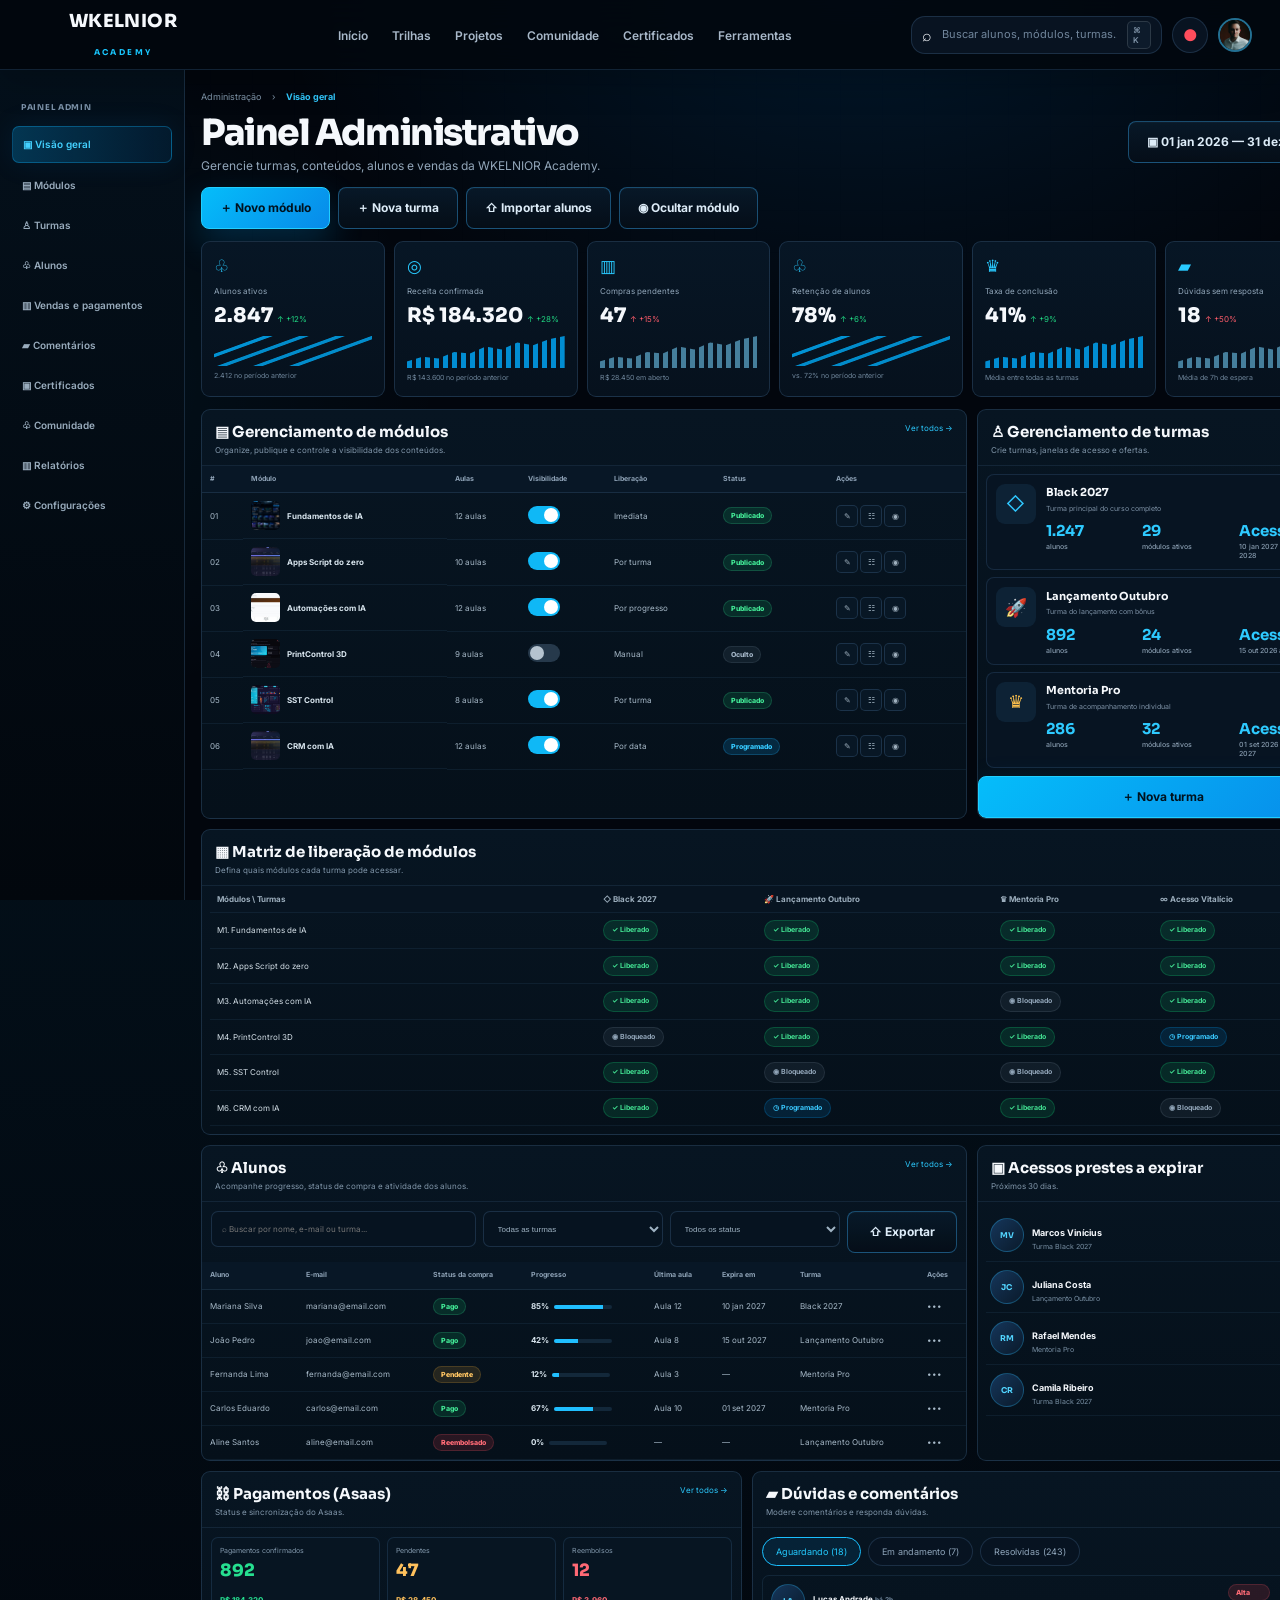
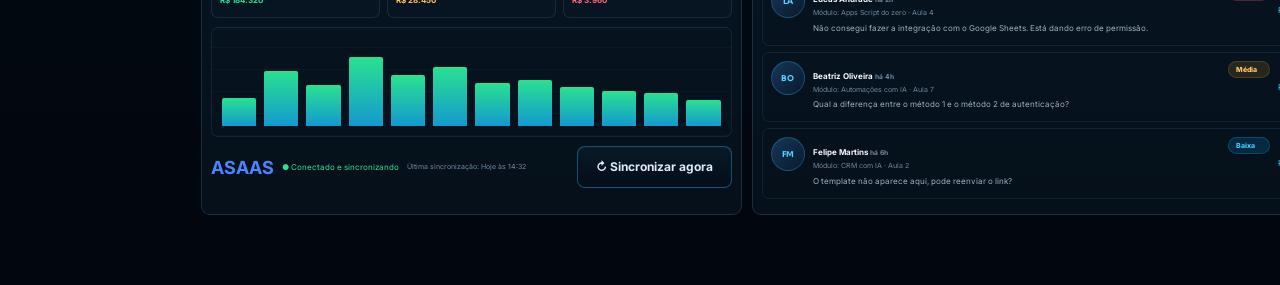
==== admin.html @ 8b6f6a84 "feat(plataforma): plataforma de curso WKELNIOR Academy (beta v3) Área do aluno, player de aula e pai" ====
<!doctype html>
<html lang="pt-BR">
<head>
<meta charset="utf-8"><meta name="viewport" content="width=device-width,initial-scale=1"><meta name="theme-color" content="#02060d">
<title>Admin — WKELNIOR Academy</title>
<link rel="preconnect" href="https://fonts.googleapis.com"><link rel="preconnect" href="https://fonts.gstatic.com" crossorigin>
<link href="https://fonts.googleapis.com/css2?family=Inter:wght@400;500;600;700;800&family=Sora:wght@500;600;700;800&display=swap" rel="stylesheet"><link rel="stylesheet" href="assets/css/style.css">
</head>
<body class="academy-body admin-body">
<header class="academy-topbar">
  <a class="academy-brand" href="area-aluno.html"><span class="wk-word">WKELNIOR</span><small>ACADEMY</small></a>
  <nav class="academy-nav"><a href="area-aluno.html">Início</a><a href="#">Trilhas</a><a href="#">Projetos</a><a href="#">Comunidade</a><a href="#">Certificados</a><a href="#">Ferramentas</a></nav>
  <div class="academy-actions"><label class="academy-search"><span>⌕</span><input placeholder="Buscar alunos, módulos, turmas..."><kbd>⌘ K</kbd></label><button class="notify">●</button><div class="academy-avatar"><img src="assets/img/wesley-portrait.jpg" alt="Wesley"></div></div>
</header>
<div class="admin-layout">
  <aside class="admin-sidebar">
    <small>PAINEL ADMIN</small>
    <nav><a class="active" href="#">▣ Visão geral</a><a href="#moduleManager">▤ Módulos</a><a href="#cohortManager">♙ Turmas</a><a href="#students">♧ Alunos</a><a href="#payments">▥ Vendas e pagamentos</a><a href="#moderation">▰ Comentários</a><a href="#">▣ Certificados</a><a href="#">♧ Comunidade</a><a href="#">▥ Relatórios</a><a href="#">⚙ Configurações</a></nav>
  </aside>
  <main class="admin-main">
    <div class="admin-breadcrumb">Administração <span>›</span> <b>Visão geral</b></div>
    <div class="admin-heading"><div><h1>Painel Administrativo</h1><p>Gerencie turmas, conteúdos, alunos e vendas da WKELNIOR Academy.</p></div><button class="academy-btn">▣ 01 jan 2026 — 31 dez 2026⌄</button></div>
    <div class="admin-quick"><button class="academy-btn primary" data-open-modal="moduleModal">＋ Novo módulo</button><button class="academy-btn" data-open-modal="cohortModal">＋ Nova turma</button><button class="academy-btn">⇧ Importar alunos</button><button class="academy-btn" id="hideSelected">◉ Ocultar módulo</button></div>
    <div class="kpi-grid six"><article><span>♧</span><small>Alunos ativos</small><b>2.847</b><em class="up">↑ +12%</em><div class="spark"></div><p>2.412 no período anterior</p></article><article><span>◎</span><small>Receita confirmada</small><b>R$ 184.320</b><em class="up">↑ +28%</em><div class="bars"></div><p>R$ 143.600 no período anterior</p></article><article><span>▥</span><small>Compras pendentes</small><b>47</b><em class="down">↑ +15%</em><div class="bars muted-bars"></div><p>R$ 28.450 em aberto</p></article><article><span>♧</span><small>Retenção de alunos</small><b>78%</b><em class="up">↑ +6%</em><div class="spark"></div><p>vs. 72% no período anterior</p></article><article><span>♛</span><small>Taxa de conclusão</small><b>41%</b><em class="up">↑ +9%</em><div class="bars"></div><p>Média entre todas as turmas</p></article><article><span>▰</span><small>Dúvidas sem resposta</small><b>18</b><em class="down">↑ +50%</em><div class="bars muted-bars"></div><p>Média de 7h de espera</p></article></div>

    <div class="admin-dashboard-grid">
      <section class="admin-card large" id="moduleManager"><div class="admin-card-head"><div><h2>▤ Gerenciamento de módulos</h2><p>Organize, publique e controle a visibilidade dos conteúdos.</p></div><a href="#">Ver todos →</a></div><div class="table-wrap"><table class="data-table module-table"><thead><tr><th>#</th><th>Módulo</th><th>Aulas</th><th>Visibilidade</th><th>Liberação</th><th>Status</th><th>Ações</th></tr></thead><tbody id="moduleRows"><tr data-module="Fundamentos de IA"><td>01</td><td><img src="assets/img/reference-dashboard.png" alt=""><b>Fundamentos de IA</b></td><td>12 aulas</td><td><button class="switch on" data-module-toggle></button></td><td>Imediata</td><td><span class="status-pill green">Publicado</span></td><td><button class="mini-action">✎</button><button class="mini-action">☷</button><button class="mini-action">◉</button></td></tr><tr data-module="Apps Script do zero"><td>02</td><td><img src="assets/img/crm-clientes.jpg" alt=""><b>Apps Script do zero</b></td><td>10 aulas</td><td><button class="switch on" data-module-toggle></button></td><td>Por turma</td><td><span class="status-pill green">Publicado</span></td><td><button class="mini-action">✎</button><button class="mini-action">☷</button><button class="mini-action">◉</button></td></tr><tr data-module="Automações com IA"><td>03</td><td><img src="assets/img/frota-dashboard.jpg" alt=""><b>Automações com IA</b></td><td>12 aulas</td><td><button class="switch on" data-module-toggle></button></td><td>Por progresso</td><td><span class="status-pill green">Publicado</span></td><td><button class="mini-action">✎</button><button class="mini-action">☷</button><button class="mini-action">◉</button></td></tr><tr data-module="PrintControl 3D"><td>04</td><td><img src="assets/img/printcontrol-dashboard.jpg" alt=""><b>PrintControl 3D</b></td><td>9 aulas</td><td><button class="switch" data-module-toggle></button></td><td>Manual</td><td><span class="status-pill gray">Oculto</span></td><td><button class="mini-action">✎</button><button class="mini-action">☷</button><button class="mini-action">◉</button></td></tr><tr data-module="SST Control"><td>05</td><td><img src="assets/img/sst-dashboard.jpg" alt=""><b>SST Control</b></td><td>8 aulas</td><td><button class="switch on" data-module-toggle></button></td><td>Por turma</td><td><span class="status-pill green">Publicado</span></td><td><button class="mini-action">✎</button><button class="mini-action">☷</button><button class="mini-action">◉</button></td></tr><tr data-module="CRM com IA"><td>06</td><td><img src="assets/img/crm-clientes.jpg" alt=""><b>CRM com IA</b></td><td>12 aulas</td><td><button class="switch on" data-module-toggle></button></td><td>Por data</td><td><span class="status-pill blue">Programado</span></td><td><button class="mini-action">✎</button><button class="mini-action">☷</button><button class="mini-action">◉</button></td></tr></tbody></table></div></section>
      <section class="admin-card" id="cohortManager"><div class="admin-card-head"><div><h2>♙ Gerenciamento de turmas</h2><p>Crie turmas, janelas de acesso e ofertas.</p></div><a href="#">Ver todas →</a></div><div id="cohortCards" class="cohort-admin-list"><article><span class="cohort-symbol blue-symbol">◇</span><div class="cohort-main"><div><h3>Black 2027</h3><span class="status-pill green">ATIVA</span></div><p>Turma principal do curso completo</p><div class="cohort-stats"><b>1.247<small>alunos</small></b><b>29<small>módulos ativos</small></b><b>Acesso<small>10 jan 2027 até 10 jan 2028</small></b></div></div></article><article><span class="cohort-symbol">🚀</span><div class="cohort-main"><div><h3>Lançamento Outubro</h3><span class="status-pill green">ATIVA</span></div><p>Turma do lançamento com bônus</p><div class="cohort-stats"><b>892<small>alunos</small></b><b>24<small>módulos ativos</small></b><b>Acesso<small>15 out 2026 até 15 out 2027</small></b></div></div></article><article><span class="cohort-symbol gold-symbol">♛</span><div class="cohort-main"><div><h3>Mentoria Pro</h3><span class="status-pill green">ATIVA</span></div><p>Turma de acompanhamento individual</p><div class="cohort-stats"><b>286<small>alunos</small></b><b>32<small>módulos ativos</small></b><b>Acesso<small>01 set 2026 até 01 set 2027</small></b></div></div></article></div><button class="academy-btn primary block" data-open-modal="cohortModal">＋ Nova turma</button></section>
    </div>

    <section class="admin-card matrix-card"><div class="admin-card-head"><div><h2>▦ Matriz de liberação de módulos</h2><p>Defina quais módulos cada turma pode acessar.</p></div></div><div class="matrix-wrap"><table class="release-matrix"><thead><tr><th>Módulos \ Turmas</th><th>◇ Black 2027</th><th>🚀 Lançamento Outubro</th><th>♛ Mentoria Pro</th><th>∞ Acesso Vitalício</th></tr></thead><tbody><tr><td>M1. Fundamentos de IA</td><td><button class="release-pill yes">✓ Liberado</button></td><td><button class="release-pill yes">✓ Liberado</button></td><td><button class="release-pill yes">✓ Liberado</button></td><td><button class="release-pill yes">✓ Liberado</button></td></tr><tr><td>M2. Apps Script do zero</td><td><button class="release-pill yes">✓ Liberado</button></td><td><button class="release-pill yes">✓ Liberado</button></td><td><button class="release-pill yes">✓ Liberado</button></td><td><button class="release-pill yes">✓ Liberado</button></td></tr><tr><td>M3. Automações com IA</td><td><button class="release-pill yes">✓ Liberado</button></td><td><button class="release-pill yes">✓ Liberado</button></td><td><button class="release-pill no">◉ Bloqueado</button></td><td><button class="release-pill yes">✓ Liberado</button></td></tr><tr><td>M4. PrintControl 3D</td><td><button class="release-pill no">◉ Bloqueado</button></td><td><button class="release-pill yes">✓ Liberado</button></td><td><button class="release-pill yes">✓ Liberado</button></td><td><button class="release-pill scheduled">◷ Programado</button></td></tr><tr><td>M5. SST Control</td><td><button class="release-pill yes">✓ Liberado</button></td><td><button class="release-pill no">◉ Bloqueado</button></td><td><button class="release-pill no">◉ Bloqueado</button></td><td><button class="release-pill yes">✓ Liberado</button></td></tr><tr><td>M6. CRM com IA</td><td><button class="release-pill yes">✓ Liberado</button></td><td><button class="release-pill scheduled">◷ Programado</button></td><td><button class="release-pill yes">✓ Liberado</button></td><td><button class="release-pill no">◉ Bloqueado</button></td></tr></tbody></table></div></section>

    <div class="admin-dashboard-grid lower-grid">
      <section class="admin-card large" id="students"><div class="admin-card-head"><div><h2>♧ Alunos</h2><p>Acompanhe progresso, status de compra e atividade dos alunos.</p></div><a href="#">Ver todos →</a></div><div class="admin-filters"><input placeholder="⌕ Buscar por nome, e-mail ou turma..."><select><option>Todas as turmas</option><option>Black 2027</option><option>Lançamento Outubro</option></select><select><option>Todos os status</option><option>Pago</option><option>Pendente</option></select><button class="academy-btn">⇧ Exportar</button></div><div class="table-wrap"><table class="data-table student-table"><thead><tr><th>Aluno</th><th>E-mail</th><th>Status da compra</th><th>Progresso</th><th>Última aula</th><th>Expira em</th><th>Turma</th><th>Ações</th></tr></thead><tbody><tr><td>Mariana Silva</td><td>mariana@email.com</td><td><span class="status-pill green">Pago</span></td><td><b>85%</b><div class="mini-bar"><span style="width:85%"></span></div></td><td>Aula 12</td><td>10 jan 2027</td><td>Black 2027</td><td>•••</td></tr><tr><td>João Pedro</td><td>joao@email.com</td><td><span class="status-pill green">Pago</span></td><td><b>42%</b><div class="mini-bar"><span style="width:42%"></span></div></td><td>Aula 8</td><td>15 out 2027</td><td>Lançamento Outubro</td><td>•••</td></tr><tr><td>Fernanda Lima</td><td>fernanda@email.com</td><td><span class="status-pill amber">Pendente</span></td><td><b>12%</b><div class="mini-bar"><span style="width:12%"></span></div></td><td>Aula 3</td><td>—</td><td>Mentoria Pro</td><td>•••</td></tr><tr><td>Carlos Eduardo</td><td>carlos@email.com</td><td><span class="status-pill green">Pago</span></td><td><b>67%</b><div class="mini-bar"><span style="width:67%"></span></div></td><td>Aula 10</td><td>01 set 2027</td><td>Mentoria Pro</td><td>•••</td></tr><tr><td>Aline Santos</td><td>aline@email.com</td><td><span class="status-pill red">Reembolsado</span></td><td><b>0%</b><div class="mini-bar"><span style="width:0%"></span></div></td><td>—</td><td>—</td><td>Lançamento Outubro</td><td>•••</td></tr></tbody></table></div></section>
      <section class="admin-card expire-card"><div class="admin-card-head"><div><h2>▣ Acessos prestes a expirar</h2><p>Próximos 30 dias.</p></div><a href="#">Ver todos →</a></div><div class="expire-list"><div><span class="avatar-fallback">MV</span><p><b>Marcos Vinícius</b><small>Turma Black 2027</small></p><span class="status-pill red">3 dias</span></div><div><span class="avatar-fallback">JC</span><p><b>Juliana Costa</b><small>Lançamento Outubro</small></p><span class="status-pill amber">7 dias</span></div><div><span class="avatar-fallback">RM</span><p><b>Rafael Mendes</b><small>Mentoria Pro</small></p><span class="status-pill amber">12 dias</span></div><div><span class="avatar-fallback">CR</span><p><b>Camila Ribeiro</b><small>Turma Black 2027</small></p><span class="status-pill blue">18 dias</span></div></div></section>
    </div>

    <div class="admin-dashboard-grid bottom-grid">
      <section class="admin-card" id="payments"><div class="admin-card-head"><div><h2>⛓ Pagamentos (Asaas)</h2><p>Status e sincronização do Asaas.</p></div><a href="#">Ver todos →</a></div><div class="payment-kpis"><div><small>Pagamentos confirmados</small><b>892</b><strong>R$ 184.320</strong></div><div><small>Pendentes</small><b>47</b><strong>R$ 28.450</strong></div><div><small>Reembolsos</small><b>12</b><strong>R$ 3.960</strong></div></div><div class="payment-chart"><i style="height:32%"></i><i style="height:62%"></i><i style="height:47%"></i><i style="height:78%"></i><i style="height:58%"></i><i style="height:67%"></i><i style="height:49%"></i><i style="height:52%"></i><i style="height:44%"></i><i style="height:40%"></i><i style="height:37%"></i><i style="height:29%"></i></div><div class="asaas-sync"><b>ASAAS</b><span>● Conectado e sincronizando</span><small>Última sincronização: Hoje às 14:32</small><button class="academy-btn">↻ Sincronizar agora</button></div></section>
      <section class="admin-card" id="moderation"><div class="admin-card-head"><div><h2>▰ Dúvidas e comentários</h2><p>Modere comentários e responda dúvidas.</p></div><a href="#">Ver todos →</a></div><div class="moderation-tabs"><button class="active">Aguardando (18)</button><button>Em andamento (7)</button><button>Resolvidas (243)</button></div><div class="moderation-list"><article><div class="avatar-fallback">LA</div><div><b>Lucas Andrade <small>há 2h</small></b><span>Módulo: Apps Script do zero · Aula 4</span><p>Não consegui fazer a integração com o Google Sheets. Está dando erro de permissão.</p></div><button class="status-pill red">Alta</button><a href="aula.html">Responder</a></article><article><div class="avatar-fallback">BO</div><div><b>Beatriz Oliveira <small>há 4h</small></b><span>Módulo: Automações com IA · Aula 7</span><p>Qual a diferença entre o método 1 e o método 2 de autenticação?</p></div><button class="status-pill amber">Média</button><a href="aula.html">Responder</a></article><article><div class="avatar-fallback">FM</div><div><b>Felipe Martins <small>há 6h</small></b><span>Módulo: CRM com IA · Aula 2</span><p>O template não aparece aqui, pode reenviar o link?</p></div><button class="status-pill blue">Baixa</button><a href="aula.html">Responder</a></article></div></section>
    </div>
  </main>
</div>

<div class="admin-modal" id="moduleModal"><div class="modal-panel"><button class="modal-close" data-close-modal>×</button><span class="hero-chip">NOVO CONTEÚDO</span><h2>Criar módulo</h2><label>Nome do módulo<input id="newModuleName" value="Novo módulo avançado"></label><label>Quantidade inicial de aulas<input id="newModuleLessons" type="number" value="8"></label><label>Liberação<select id="newModuleRelease"><option>Por turma</option><option>Imediata</option><option>Por data</option><option>Por progresso</option><option>Manual</option></select></label><button class="academy-btn primary block" id="createModule">Criar módulo</button></div></div>
<div class="admin-modal" id="cohortModal"><div class="modal-panel"><button class="modal-close" data-close-modal>×</button><span class="hero-chip">NOVA TURMA</span><h2>Criar grupo de alunos</h2><label>Nome da turma<input id="newCohortName" value="Turma Novembro"></label><label>Descrição<input id="newCohortDesc" value="Nova turma de lançamento"></label><label>Acesso em meses<input id="newCohortMonths" type="number" value="12"></label><button class="academy-btn primary block" id="createCohort">Criar turma</button></div></div>
<script src="assets/js/app.js"></script>
</body></html>
---- assets/css/style.css ----
:root{
  --bg:#04080f;--bg2:#070d18;--panel:#0b1422;--panel2:#0f1b2d;
  --text:#edf4ff;--muted:#9aabc3;--muted2:#6d809d;
  --cyan:#04b2d9;--cyan2:#027ea1;--cyan3:#0bdbff;
  --line:rgba(161,186,221,.14);--line2:rgba(161,186,221,.25);
  --green:#50d890;--amber:#f3c969;--red:#ff6b78;
  --shadow:0 28px 80px rgba(0,0,0,.42);--radius:22px;
  --max:1240px;
}
*{box-sizing:border-box}html{scroll-behavior:smooth}body{margin:0;background:var(--bg);color:var(--text);font-family:Inter,"Segoe UI",Arial,sans-serif;line-height:1.5;-webkit-font-smoothing:antialiased;overflow-x:hidden}button,input,textarea{font:inherit}button,a{color:inherit}a{text-decoration:none}img{display:block;max-width:100%}.container{width:min(var(--max),calc(100% - 42px));margin:auto}.mono{font-family:"SFMono-Regular",Consolas,"Liberation Mono",monospace}.muted{color:var(--muted)}.cyan{color:var(--cyan3)}

/* atmosphere */
body:before{content:"";position:fixed;inset:0;z-index:-4;background:radial-gradient(950px 600px at 82% -10%,rgba(4,178,217,.12),transparent 62%),radial-gradient(720px 500px at 0 40%,rgba(3,137,173,.08),transparent 66%),linear-gradient(180deg,#050a12 0%,#04080f 100%)}
body:after{content:"";position:fixed;inset:0;z-index:-3;opacity:.34;background-image:linear-gradient(rgba(140,169,206,.035) 1px,transparent 1px),linear-gradient(90deg,rgba(140,169,206,.035) 1px,transparent 1px);background-size:54px 54px;mask-image:linear-gradient(to bottom,#000,transparent 74%)}
.data-network{position:fixed;inset:0;z-index:-2;pointer-events:none;overflow:hidden;opacity:.7}.data-network i{position:absolute;width:3px;height:3px;border-radius:50%;background:rgba(87,210,255,.7);box-shadow:0 0 18px rgba(4,178,217,.8)}.data-network i:after{content:"";position:absolute;width:180px;height:1px;left:2px;top:1px;background:linear-gradient(90deg,rgba(4,178,217,.35),transparent);transform-origin:left;transform:rotate(var(--r))}

/* header */
.site-header{position:fixed;top:0;left:0;right:0;height:76px;z-index:50;background:linear-gradient(180deg,rgba(4,8,15,.93),rgba(4,8,15,.62),transparent);backdrop-filter:blur(12px)}.nav{height:76px;display:flex;align-items:center;justify-content:space-between;gap:24px}.brand{display:flex;align-items:center;gap:11px;font-family:Sora,"Segoe UI",sans-serif;font-weight:700;letter-spacing:-.02em}.brand img{width:34px;height:34px}.brand small{display:block;font:600 9px/1.2 "SFMono-Regular",Consolas,monospace;color:var(--cyan);letter-spacing:.18em;margin-top:2px}.nav-links{display:flex;align-items:center;gap:26px;color:#b7c5d8;font-size:13px}.nav-links a:hover{color:#fff}.nav-actions{display:flex;align-items:center;gap:10px}.btn{border:1px solid var(--line2);background:rgba(255,255,255,.035);padding:11px 18px;border-radius:999px;font-weight:700;font-size:13px;cursor:pointer;transition:.25s;display:inline-flex;align-items:center;justify-content:center;gap:9px}.btn:hover{transform:translateY(-2px);border-color:rgba(4,178,217,.55);background:rgba(255,255,255,.07)}.btn-primary{border-color:transparent;background:linear-gradient(135deg,var(--cyan),var(--cyan2));box-shadow:0 14px 42px -15px rgba(4,178,217,.9)}.btn-primary:hover{background:linear-gradient(135deg,#0dc8ed,#0491b8)}.btn-lg{padding:15px 24px;font-size:14px}.icon-btn{width:42px;height:42px;border-radius:50%;padding:0}

/* hero */
.hero{min-height:780px;padding:142px 0 76px;position:relative;display:flex;align-items:center}.hero-grid{display:grid;grid-template-columns:1.03fr .97fr;gap:42px;align-items:center}.eyebrow{display:inline-flex;align-items:center;gap:10px;font:700 10px/1 Sora,Arial,sans-serif;letter-spacing:.16em;text-transform:uppercase;color:#8fefff;margin-bottom:22px}.eyebrow:before{content:"";width:28px;height:1px;background:linear-gradient(90deg,transparent,var(--cyan))}.hero h1{font-family:Sora,"Segoe UI",sans-serif;font-size:clamp(46px,5.3vw,78px);line-height:1.01;letter-spacing:-.055em;margin:0 0 22px;max-width:790px}.hero h1 .metal{background:linear-gradient(135deg,#fff 0%,#9eafc6 35%,#edf7ff 56%,#7f93ad 100%);-webkit-background-clip:text;color:transparent}.hero-copy>p{font-size:clamp(17px,1.45vw,20px);color:#a9b8cc;max-width:650px;margin:0 0 28px}.hero-actions{display:flex;flex-wrap:wrap;gap:12px;margin-bottom:31px}.proof-strip{display:flex;flex-wrap:wrap;gap:12px 24px;color:#8699b3;font-size:12px}.proof-strip span{display:flex;align-items:center;gap:8px}.dot-ok{width:6px;height:6px;border-radius:50%;background:var(--green);box-shadow:0 0 15px rgba(80,216,144,.7)}

.hero-visual{position:relative;height:560px}.portrait-wrap{position:absolute;right:18px;top:3px;width:58%;height:100%;border-radius:34px;overflow:hidden;box-shadow:0 40px 100px rgba(0,0,0,.48);border:1px solid rgba(255,255,255,.07)}.portrait-wrap:before{content:"";position:absolute;inset:0;z-index:2;background:linear-gradient(180deg,transparent 48%,rgba(4,8,15,.82) 100%),linear-gradient(90deg,rgba(4,8,15,.2),transparent 36%)}.portrait-wrap img{width:100%;height:100%;object-fit:cover;object-position:center 14%;filter:saturate(.78) contrast(1.05)}.portrait-wrap:after{content:"";position:absolute;inset:0;box-shadow:inset 0 0 0 1px rgba(255,255,255,.04),inset 0 -100px 120px rgba(4,8,15,.35)}
.ui-float{position:absolute;z-index:4;background:rgba(8,16,28,.88);border:1px solid rgba(154,190,232,.16);border-radius:18px;box-shadow:0 24px 70px rgba(0,0,0,.4);backdrop-filter:blur(18px);animation:float 6s ease-in-out infinite}.ui-float .topline{font:700 9px/1 Sora,Arial,sans-serif;letter-spacing:.14em;color:#7e94b3;text-transform:uppercase}.ui-float strong{font:700 18px/1.15 Sora,Arial,sans-serif}.code-card{left:4px;top:62px;width:245px;padding:17px}.code-card code{display:block;margin-top:14px;color:#9cacc3;font:500 10.5px/1.75 Consolas,monospace}.code-card .c{color:#74e7ff}.code-card .g{color:#72d9a3}.project-card{left:48px;bottom:56px;width:280px;overflow:hidden;animation-delay:-1.8s}.project-card img{height:132px;width:100%;object-fit:cover}.project-card .pc-body{padding:13px 15px 15px}.progress-mini{height:3px;background:#1c2a3c;border-radius:99px;overflow:hidden;margin-top:10px}.progress-mini span{display:block;height:100%;width:72%;background:linear-gradient(90deg,var(--cyan),#62e8ff)}.badge-live{position:absolute;right:3px;top:118px;padding:11px 13px;display:flex;gap:9px;align-items:center;font-size:11px}.badge-live b{font:700 10px Sora,Arial,sans-serif}.pulse{width:7px;height:7px;border-radius:50%;background:var(--cyan);box-shadow:0 0 0 0 rgba(4,178,217,.6);animation:pulse 1.8s infinite}
@keyframes float{50%{transform:translateY(-9px)}}@keyframes pulse{70%{box-shadow:0 0 0 9px rgba(4,178,217,0)}}

/* section common */
.section{padding:92px 0;position:relative}.section-head{display:flex;align-items:end;justify-content:space-between;gap:26px;margin-bottom:35px}.section-head h2{font-family:Sora,Arial,sans-serif;font-size:clamp(30px,3.5vw,46px);line-height:1.06;letter-spacing:-.035em;margin:0 0 10px}.section-head p{color:var(--muted);max-width:650px;margin:0}.tiny-label{font:700 10px/1 Sora,Arial,sans-serif;color:var(--cyan);letter-spacing:.13em;text-transform:uppercase}.rule{height:1px;background:linear-gradient(90deg,transparent,var(--line2),transparent)}

/* Netflix rails */
.rail-wrap{position:relative}.rail{display:grid;grid-auto-flow:column;grid-auto-columns:minmax(260px,340px);gap:16px;overflow-x:auto;scrollbar-width:none;padding:6px 4px 22px}.rail::-webkit-scrollbar{display:none}.course-card{position:relative;height:196px;border-radius:18px;overflow:hidden;border:1px solid rgba(160,190,225,.13);background:#0d1725;cursor:pointer;transition:.35s cubic-bezier(.2,.75,.3,1);box-shadow:0 14px 36px rgba(0,0,0,.18)}.course-card:hover{transform:translateY(-6px) scale(1.02);border-color:rgba(4,178,217,.52);box-shadow:0 26px 55px rgba(0,0,0,.36)}.course-card img{width:100%;height:100%;object-fit:cover;filter:saturate(.72) brightness(.72)}.course-card:after{content:"";position:absolute;inset:0;background:linear-gradient(180deg,rgba(4,8,15,.05) 15%,rgba(4,8,15,.92) 100%)}.course-meta{position:absolute;z-index:2;inset:auto 16px 14px}.course-meta small{font:700 9px Sora,Arial,sans-serif;letter-spacing:.12em;text-transform:uppercase;color:#7ce8ff}.course-meta h3{font:700 17px/1.2 Sora,Arial,sans-serif;margin:6px 0 7px;letter-spacing:-.02em}.course-meta p{font-size:11px;color:#a9b6c8;margin:0}.course-num{position:absolute;right:12px;top:8px;z-index:2;font:800 38px/1 Sora,Arial,sans-serif;color:rgba(255,255,255,.14)}.rail-title{display:flex;justify-content:space-between;align-items:center;margin:0 0 11px}.rail-title h3{font:700 18px Sora,Arial,sans-serif;margin:0}.rail-title a{font-size:12px;color:#75dff6}

/* process */
.process-grid{display:grid;grid-template-columns:repeat(4,1fr);gap:14px}.process-item{padding:26px 22px 24px;border:1px solid var(--line);border-radius:20px;background:linear-gradient(180deg,rgba(255,255,255,.035),rgba(255,255,255,.012));min-height:205px;position:relative;overflow:hidden}.process-item:before{content:"";position:absolute;left:0;top:0;width:100%;height:1px;background:linear-gradient(90deg,transparent,rgba(4,178,217,.8),transparent);opacity:.45}.process-item .n{font:700 11px Sora,Arial,sans-serif;color:var(--cyan);letter-spacing:.14em}.process-item h3{font:700 20px/1.16 Sora,Arial,sans-serif;margin:48px 0 10px}.process-item p{font-size:13px;color:var(--muted);margin:0}

/* showcase */
.showcase-grid{display:grid;grid-template-columns:1.2fr .8fr;gap:16px}.showcase-card{min-height:365px;border-radius:24px;border:1px solid var(--line);overflow:hidden;position:relative;background:#0d1623}.showcase-card img{width:100%;height:100%;object-fit:cover;filter:saturate(.75) brightness(.65)}.showcase-card:after{content:"";position:absolute;inset:0;background:linear-gradient(180deg,transparent 20%,rgba(4,8,15,.88) 100%)}.showcase-card .copy{position:absolute;z-index:2;left:24px;right:24px;bottom:22px}.showcase-card h3{font:700 24px Sora,Arial,sans-serif;margin:5px 0 6px}.showcase-card p{font-size:13px;color:#a9b6c9;margin:0}.showcase-side{display:grid;gap:16px}.showcase-side .showcase-card{min-height:174px}.showcase-side .showcase-card h3{font-size:18px}.project-stamp{position:absolute;z-index:3;right:16px;top:14px;padding:7px 9px;border-radius:999px;border:1px solid rgba(255,255,255,.13);background:rgba(4,8,15,.56);font:700 9px Sora,Arial,sans-serif;color:#9eeaff;letter-spacing:.08em;text-transform:uppercase}

/* platform teaser */
.platform{border:1px solid rgba(150,185,226,.16);border-radius:30px;background:linear-gradient(180deg,rgba(14,26,44,.78),rgba(6,12,21,.86));padding:18px;box-shadow:var(--shadow);position:relative;overflow:hidden}.platform:before{content:"";position:absolute;width:540px;height:540px;border-radius:50%;right:-260px;top:-260px;background:radial-gradient(circle,rgba(4,178,217,.15),transparent 70%)}.platform-top{display:flex;justify-content:space-between;align-items:center;padding:8px 10px 18px}.platform-brand{display:flex;gap:10px;align-items:center}.platform-brand img{width:28px}.fake-window{border:1px solid var(--line);border-radius:22px;overflow:hidden;background:#050b14}.fake-window-bar{height:42px;border-bottom:1px solid var(--line);display:flex;align-items:center;gap:7px;padding:0 14px}.fake-window-bar i{width:7px;height:7px;border-radius:50%;background:#33445d}.fake-window-body{display:grid;grid-template-columns:210px 1fr;min-height:470px}.fake-sidebar{border-right:1px solid var(--line);padding:22px 15px}.fake-sidebar .navitem{padding:10px 12px;border-radius:10px;color:#8497b0;font-size:12px;margin-bottom:6px}.fake-sidebar .navitem.active{background:rgba(4,178,217,.09);color:#dffaff}.fake-content{padding:24px}.fake-content h3{font:700 29px Sora,Arial,sans-serif;margin:2px 0 6px}.continue-card{margin-top:20px;height:210px;border-radius:18px;overflow:hidden;position:relative}.continue-card img{width:100%;height:100%;object-fit:cover;filter:brightness(.53)}.continue-card:after{content:"";position:absolute;inset:0;background:linear-gradient(90deg,rgba(4,8,15,.86),rgba(4,8,15,.1))}.continue-copy{position:absolute;left:22px;top:28px;z-index:2;width:55%}.continue-copy small{font:700 9px Sora,Arial,sans-serif;color:#78e9ff;letter-spacing:.12em}.continue-copy h4{font:700 22px/1.15 Sora,Arial,sans-serif;margin:10px 0}.continue-copy p{font-size:12px;color:#a7b5c8}.mini-cards{display:grid;grid-template-columns:repeat(3,1fr);gap:12px;margin-top:14px}.mini-card{height:90px;border:1px solid var(--line);border-radius:14px;padding:13px;background:rgba(255,255,255,.02)}.mini-card b{font:700 12px Sora,Arial,sans-serif}.mini-card span{font-size:10px;color:#7488a3;display:block;margin-top:7px}.countdown{display:flex;gap:5px;align-items:center;font:600 11px Consolas,monospace;color:#a5bad2}.countdown b{color:#e5f8ff}

/* CTA */
.cta-box{padding:66px clamp(28px,6vw,76px);border-radius:30px;border:1px solid rgba(4,178,217,.22);background:radial-gradient(700px 380px at 80% 0%,rgba(4,178,217,.13),transparent 60%),linear-gradient(135deg,#0b1422,#07101c);position:relative;overflow:hidden}.cta-box h2{font:700 clamp(34px,4.2vw,56px)/1.04 Sora,Arial,sans-serif;letter-spacing:-.04em;margin:0 0 16px;max-width:850px}.cta-box p{max-width:650px;color:var(--muted);margin:0 0 25px}.cta-code{position:absolute;right:40px;bottom:30px;font:700 54px/1 Sora,Arial,sans-serif;color:rgba(255,255,255,.025)}
.footer{padding:34px 0 48px;color:#70839c;font-size:11px}.footer-row{display:flex;justify-content:space-between;gap:20px;align-items:center}.footer .brand{color:#dfeafb}

/* modal */
.modal{position:fixed;inset:0;z-index:100;background:rgba(2,5,9,.82);backdrop-filter:blur(14px);display:none;align-items:center;justify-content:center;padding:20px}.modal.open{display:flex}.login-card{width:min(460px,100%);border:1px solid rgba(160,190,225,.18);border-radius:26px;background:#08111f;padding:30px;box-shadow:0 35px 100px rgba(0,0,0,.6);position:relative}.login-card h2{font:700 28px Sora,Arial,sans-serif;margin:12px 0 8px}.login-card p{color:var(--muted);font-size:13px;margin:0 0 22px}.field{margin:14px 0}.field label{display:block;font-size:10px;font-weight:700;letter-spacing:.1em;text-transform:uppercase;color:#7f91aa;margin-bottom:7px}.field input{width:100%;height:49px;border-radius:12px;border:1px solid var(--line2);background:#050b14;color:#fff;padding:0 14px;outline:none}.field input:focus{border-color:var(--cyan)}.otp{display:grid;grid-template-columns:repeat(6,1fr);gap:8px}.otp input{text-align:center;font-size:21px;font-weight:800;padding:0}.close{position:absolute;right:18px;top:16px;width:34px;height:34px;border:0;border-radius:50%;background:#111c2b;color:#91a4bd;cursor:pointer}

/* app layout */
.app-body{background:#04080f}.app-shell{min-height:100vh;padding-top:76px}.app-top{position:sticky;top:0;z-index:40;background:rgba(4,8,15,.91);backdrop-filter:blur(15px);border-bottom:1px solid var(--line)}.app-top .nav{height:66px}.user-chip{display:flex;align-items:center;gap:10px;padding:5px 7px 5px 12px;border:1px solid var(--line);border-radius:999px;background:#0a1321;font-size:11px}.avatar{width:30px;height:30px;border-radius:50%;overflow:hidden}.avatar img{width:100%;height:100%;object-fit:cover}.app-main{padding:38px 0 78px}.welcome{display:flex;justify-content:space-between;align-items:end;gap:20px;margin-bottom:24px}.welcome h1{font:700 34px Sora,Arial,sans-serif;letter-spacing:-.03em;margin:0 0 5px}.expiry{padding:11px 14px;border:1px solid var(--line);border-radius:14px;background:#08111e;text-align:right}.expiry small{display:block;font-size:9px;color:#7488a2;text-transform:uppercase;letter-spacing:.1em}.expiry b{font:700 13px Consolas,monospace;color:#cdf6ff}.resume{height:330px;border-radius:26px;overflow:hidden;position:relative;border:1px solid var(--line);margin-bottom:38px;background:#0a1321}.resume img{width:100%;height:100%;object-fit:cover;filter:brightness(.52) saturate(.78)}.resume:after{content:"";position:absolute;inset:0;background:linear-gradient(90deg,rgba(4,8,15,.94) 0%,rgba(4,8,15,.54) 50%,rgba(4,8,15,.1) 100%)}.resume-copy{position:absolute;z-index:2;left:38px;top:50%;transform:translateY(-50%);width:min(540px,72%)}.resume-copy h2{font:700 34px/1.05 Sora,Arial,sans-serif;margin:8px 0 12px}.resume-copy p{font-size:13px;color:#b2bfd0;max-width:470px}.resume-progress{display:flex;align-items:center;gap:12px;margin-top:18px}.resume-progress .bar{width:230px;height:4px;background:#2a3749;border-radius:99px;overflow:hidden}.resume-progress .bar span{display:block;width:41%;height:100%;background:var(--cyan)}.resume-progress small{color:#8c9fb8}.app-section{margin-top:34px}.app-section-head{display:flex;justify-content:space-between;align-items:center;margin-bottom:12px}.app-section h2{font:700 18px Sora,Arial,sans-serif;margin:0}.module-card{height:172px}.lock{position:absolute;z-index:3;right:12px;top:12px;background:rgba(5,10,18,.7);border:1px solid rgba(255,255,255,.13);border-radius:999px;padding:6px 9px;font-size:9px;color:#93a4b9}.course-card .card-progress{position:absolute;z-index:3;left:0;bottom:0;height:3px;background:var(--cyan);width:var(--p,0%)}

/* lesson */
.lesson-layout{display:grid;grid-template-columns:minmax(0,1fr) 335px;gap:18px}.video-frame{aspect-ratio:16/9;border-radius:22px;overflow:hidden;border:1px solid var(--line);background:#02050a;position:relative}.video-frame img{width:100%;height:100%;object-fit:cover;filter:brightness(.45) saturate(.65)}.video-frame:after{content:"";position:absolute;inset:0;background:radial-gradient(circle at center,transparent 0 18%,rgba(2,5,10,.22) 70%)}.play-big{position:absolute;z-index:3;left:50%;top:50%;transform:translate(-50%,-50%);width:72px;height:72px;border-radius:50%;border:1px solid rgba(255,255,255,.25);background:rgba(4,178,217,.18);backdrop-filter:blur(8px);display:grid;place-items:center;font-size:25px;padding-left:4px}.lesson-title{padding:22px 2px 8px}.lesson-title h1{font:700 27px Sora,Arial,sans-serif;margin:0 0 8px}.lesson-title p{font-size:13px;color:var(--muted)}.tabs{display:flex;gap:20px;border-bottom:1px solid var(--line);margin-top:16px}.tab{padding:12px 2px;font-size:12px;color:#879ab4;border-bottom:2px solid transparent;cursor:pointer}.tab.active{color:#e7fbff;border-color:var(--cyan)}.tab-panel{padding:20px 0}.resource{display:flex;align-items:center;justify-content:space-between;padding:13px 14px;border:1px solid var(--line);border-radius:13px;margin-bottom:9px;background:rgba(255,255,255,.02)}.resource b{font-size:12px}.resource span{font-size:10px;color:#7487a2}.playlist{border:1px solid var(--line);border-radius:20px;background:#07101c;overflow:hidden;max-height:650px}.playlist-head{padding:18px;border-bottom:1px solid var(--line)}.playlist-head h3{font:700 15px Sora,Arial,sans-serif;margin:0 0 6px}.playlist-head small{color:#7f92ac}.lesson-item{display:flex;gap:11px;padding:13px 14px;border-bottom:1px solid rgba(160,190,225,.08);cursor:pointer}.lesson-item:hover,.lesson-item.active{background:rgba(4,178,217,.07)}.lesson-index{width:24px;height:24px;border-radius:50%;display:grid;place-items:center;background:#111d2d;color:#6f829d;font-size:9px;flex:none}.lesson-item.active .lesson-index{background:var(--cyan);color:#031017}.lesson-item b{display:block;font-size:11px;margin-bottom:3px}.lesson-item span{font-size:9px;color:#7386a0}.comment-box{border:1px solid var(--line);border-radius:14px;padding:15px;background:#07101c}.comment-box textarea{width:100%;min-height:90px;resize:vertical;border:0;background:transparent;color:#fff;outline:none}.comment-row{display:flex;justify-content:flex-end;margin-top:10px}

/* admin */
.admin-grid{display:grid;grid-template-columns:repeat(4,1fr);gap:12px;margin:20px 0 28px}.kpi{padding:18px;border:1px solid var(--line);border-radius:16px;background:#08111e}.kpi small{font-size:9px;text-transform:uppercase;letter-spacing:.11em;color:#778ba6}.kpi strong{display:block;font:700 27px Sora,Arial,sans-serif;margin-top:8px}.kpi span{font-size:10px;color:#7391a3}.admin-panels{display:grid;grid-template-columns:1.5fr .8fr;gap:14px}.panel{border:1px solid var(--line);border-radius:18px;background:#08111e;overflow:hidden}.panel-head{padding:16px 18px;border-bottom:1px solid var(--line);display:flex;justify-content:space-between;align-items:center}.panel-head h3{font:700 14px Sora,Arial,sans-serif;margin:0}.table{width:100%;border-collapse:collapse}.table th,.table td{text-align:left;padding:12px 15px;border-bottom:1px solid rgba(160,190,225,.08);font-size:10px}.table th{color:#6f829c;text-transform:uppercase;letter-spacing:.08em;font-size:8px}.status{padding:5px 8px;border-radius:999px;background:rgba(80,216,144,.09);color:#7ee1a9;border:1px solid rgba(80,216,144,.18)}.progress-line{width:100px;height:4px;background:#1b2939;border-radius:99px;overflow:hidden}.progress-line span{display:block;height:100%;background:var(--cyan)}.queue{padding:7px 14px}.queue-item{padding:12px 2px;border-bottom:1px solid rgba(160,190,225,.08)}.queue-item b{font-size:11px}.queue-item p{font-size:10px;color:#7f92aa;margin:5px 0 0}
.demo-note{font-size:10px;color:#f0cf83;border:1px solid rgba(243,201,105,.18);background:rgba(243,201,105,.06);padding:8px 10px;border-radius:10px;display:inline-flex;margin-top:8px}

/* responsive */
@media(max-width:980px){.nav-links{display:none}.hero{padding-top:110px}.hero-grid{grid-template-columns:1fr}.hero-visual{height:470px;margin-top:10px}.portrait-wrap{width:62%}.process-grid{grid-template-columns:repeat(2,1fr)}.showcase-grid{grid-template-columns:1fr}.showcase-side{grid-template-columns:1fr 1fr}.fake-window-body{grid-template-columns:150px 1fr}.lesson-layout,.admin-panels{grid-template-columns:1fr}.playlist{max-height:none}.admin-grid{grid-template-columns:repeat(2,1fr)}}
@media(max-width:680px){.container{width:min(100% - 28px,var(--max))}.site-header{height:66px}.nav{height:66px}.brand span{font-size:12px}.nav-actions .hide-mobile{display:none}.hero{min-height:auto;padding:105px 0 48px}.hero h1{font-size:43px}.hero-copy>p{font-size:16px}.hero-visual{height:420px}.portrait-wrap{right:0;width:78%;height:390px}.code-card{left:0;top:34px;width:205px}.project-card{left:4px;bottom:10px;width:238px}.badge-live{right:-5px;top:90px}.section{padding:64px 0}.section-head{display:block}.rail{grid-auto-columns:78vw}.process-grid{grid-template-columns:1fr}.process-item{min-height:170px}.process-item h3{margin-top:30px}.showcase-side{grid-template-columns:1fr}.platform{padding:9px}.fake-window-body{display:block}.fake-sidebar{display:none}.fake-content{padding:16px}.mini-cards{grid-template-columns:1fr}.continue-copy{width:78%}.footer-row{display:block}.footer-row .brand{margin-bottom:12px}.app-top .brand small{display:none}.welcome{align-items:start;flex-direction:column}.expiry{text-align:left}.resume{height:390px}.resume-copy{left:22px;width:85%}.resume-copy h2{font-size:28px}.resume-progress .bar{width:150px}.lesson-title h1{font-size:23px}.admin-grid{grid-template-columns:1fr 1fr}.table-wrap{overflow-x:auto}.cta-code{display:none}}

/* ========================================================================== */
/* WKELNIOR ACADEMY V2 — high impact training system prototype                */
/* ========================================================================== */
:root{
  --ac-bg:#02060d;--ac-bg2:#06101c;--ac-panel:#071321;--ac-panel2:#0a192a;
  --ac-border:rgba(108,160,214,.20);--ac-border-strong:rgba(58,180,255,.38);
  --ac-blue:#08b8ff;--ac-blue2:#008ee8;--ac-cyan:#4fdcff;--ac-text:#f5f8fc;--ac-muted:#8fa6bf;
  --ac-green:#16db85;--ac-amber:#f3b847;--ac-red:#ff5b68;--ac-purple:#9d5cff;
}
.academy-body{background:linear-gradient(180deg,#02060d 0%,#03101a 38%,#02060d 100%);color:var(--ac-text);min-height:100vh}.academy-body:before{background:radial-gradient(850px 520px at 67% 0%,rgba(0,148,255,.12),transparent 68%),radial-gradient(650px 500px at 0 42%,rgba(0,188,255,.07),transparent 68%),#02060d}.academy-body:after{opacity:.17;background-size:42px 42px}
.academy-topbar{height:70px;position:sticky;top:0;z-index:100;display:grid;grid-template-columns:190px 1fr auto;align-items:center;gap:20px;padding:0 28px;border-bottom:1px solid rgba(80,145,205,.20);background:rgba(2,7,14,.88);backdrop-filter:blur(24px);box-shadow:0 12px 34px rgba(0,0,0,.18)}
.academy-brand{display:flex;flex-direction:column;line-height:1}.academy-brand .wk-word{font:800 18px Sora,Arial,sans-serif;letter-spacing:.02em}.academy-brand small{color:#23c9ff;letter-spacing:.5em;font-size:7px;margin-top:5px;font-weight:700}
.academy-nav{display:flex;align-items:center;gap:24px;justify-content:center}.academy-nav a{position:relative;font-size:12px;font-weight:600;color:#a8b8c9;padding:26px 0 23px;white-space:nowrap}.academy-nav a:hover,.academy-nav a.active{color:#fff}.academy-nav a.active:after{content:"";position:absolute;left:0;right:0;bottom:12px;height:2px;background:var(--ac-blue);border-radius:99px;box-shadow:0 0 16px rgba(8,184,255,.8)}
.academy-actions{display:flex;align-items:center;gap:10px}.academy-search{height:38px;min-width:225px;border:1px solid var(--ac-border);background:#081321;border-radius:14px;display:flex;align-items:center;padding:0 10px;gap:8px}.academy-search input{border:0;outline:0;background:transparent;color:#dfeaff;width:100%;font-size:11px}.academy-search input::placeholder{color:#71869c}.academy-search kbd{font:600 8px Inter;border:1px solid rgba(255,255,255,.13);border-radius:5px;padding:3px 5px;color:#8195a9;background:#0d1b2b}.notify{width:36px;height:36px;border-radius:50%;border:1px solid var(--ac-border);background:#081321;color:#ff4d5c;cursor:pointer}.academy-avatar{width:34px;height:34px;border-radius:50%;overflow:hidden;border:2px solid rgba(65,199,255,.55)}.academy-avatar img{width:100%;height:100%;object-fit:cover;object-position:center 18%}
.academy-shell{max-width:1540px;margin:0 auto;padding:0 22px 70px}.student-shell{padding-top:0}.student-hero{min-height:620px;position:relative;border:1px solid var(--ac-border);border-top:0;border-radius:0 0 24px 24px;overflow:hidden;background:#04101b;display:grid;grid-template-columns:minmax(0,1fr) 310px}.student-hero-bg{position:absolute;inset:0 310px 0 0;overflow:hidden}.student-hero-bg img{width:100%;height:100%;object-fit:cover;object-position:67% 18%;filter:saturate(.77) contrast(1.04) brightness(.62)}.student-hero-overlay{position:absolute;inset:0 310px 0 0;background:linear-gradient(90deg,rgba(2,6,13,.98) 0%,rgba(2,8,16,.86) 39%,rgba(3,11,20,.2) 72%,rgba(3,10,18,.78) 100%),linear-gradient(0deg,#02070e 0%,transparent 35%)}
.student-hero-copy{position:relative;z-index:3;padding:74px 38px 42px;max-width:760px;align-self:center}.hero-chip{display:inline-flex;border:1px solid rgba(25,180,255,.34);color:#4ad7ff;background:rgba(1,124,196,.08);padding:6px 10px;border-radius:999px;font:700 8px Sora;letter-spacing:.11em}.student-hero-copy h1{font:800 clamp(42px,5vw,66px)/.98 Sora;margin:15px 0 14px;letter-spacing:-.055em}.student-hero-copy h1 span{color:#10b8ff;text-shadow:0 0 28px rgba(0,178,255,.18)}.student-hero-copy>p{max-width:590px;color:#b3c0ce;font-size:14px;margin:0 0 22px}.hero-cta-row{display:flex;gap:10px;flex-wrap:wrap}.academy-btn{height:42px;border:1px solid var(--ac-border-strong);border-radius:8px;background:linear-gradient(180deg,rgba(8,26,42,.92),rgba(5,14,24,.96));color:#ddecf8;padding:0 18px;display:inline-flex;align-items:center;justify-content:center;gap:8px;font-weight:700;font-size:12px;cursor:pointer;transition:.22s;box-shadow:inset 0 1px 0 rgba(255,255,255,.025)}.academy-btn:hover{transform:translateY(-1px);border-color:#1dc7ff;box-shadow:0 10px 28px rgba(0,124,200,.17),inset 0 1px 0 rgba(255,255,255,.05)}.academy-btn.primary{background:linear-gradient(135deg,#05bdfa,#078ae9);border-color:#21cfff;color:#00121e;box-shadow:0 14px 34px rgba(0,153,239,.22)}.academy-btn.primary:hover{filter:brightness(1.08)}.academy-btn.block{width:100%}.academy-btn.big{height:52px;font-size:14px}.hero-proof-grid{display:grid;grid-template-columns:repeat(4,minmax(115px,1fr));gap:8px;margin-top:22px;max-width:720px}.hero-proof-grid>span{display:grid;grid-template-columns:23px 1fr;column-gap:7px;align-items:center;border:1px solid rgba(96,147,197,.20);background:rgba(3,12,22,.62);padding:10px;border-radius:9px;color:#20bfff;font-size:18px}.hero-proof-grid b{color:#dfeaf5;font-size:10px}.hero-proof-grid small{grid-column:2;color:#7f93a7;font-size:8px}
.student-summary{position:relative;z-index:4;grid-column:2;padding:18px;background:linear-gradient(180deg,#04101c,#030a12);border-left:1px solid var(--ac-border);display:flex;flex-direction:column;gap:10px}.summary-card{border:1px solid var(--ac-border);background:linear-gradient(135deg,#0a1a2c,#07121f);border-radius:10px;padding:12px;display:grid;grid-template-columns:38px 1fr 10px;align-items:center;gap:9px}.summary-card .summary-icon{width:36px;height:36px;display:grid;place-items:center;border-radius:9px;background:#0d2238;color:#38cfff;border:1px solid rgba(44,182,255,.25)}.summary-card small{display:block;color:#87a0b8;font-size:9px}.summary-card b{font-size:13px}.summary-card i{color:#8da4b8;font-size:18px}.summary-card .summary-big{font:700 23px Sora}.progress-summary{display:block}.summary-row{display:flex;justify-content:space-between;align-items:center}.summary-row strong{font-size:15px}.academy-progress{height:7px;border-radius:99px;overflow:hidden;background:#10253a;margin:10px 0 7px}.academy-progress span{display:block;height:100%;background:linear-gradient(90deg,#06bfff,#1c95f6);border-radius:99px;box-shadow:0 0 20px rgba(10,185,255,.4)}.academy-progress.full{grid-column:1/3;margin-top:12px}.stats-quad{display:grid;grid-template-columns:1fr 1fr;gap:8px}.stats-quad>div{border:1px solid var(--ac-border);background:#071321;border-radius:10px;padding:10px;display:grid;grid-template-columns:22px 1fr;gap:2px 5px}.stats-quad span{grid-row:1/3;font-size:14px}.stats-quad small{font-size:8px;color:#7f94a9}.stats-quad b{font-size:11px}.next-lesson{border:1px solid var(--ac-border);background:#06111e;border-radius:10px;padding:11px;margin-top:auto}.next-lesson>small{font-size:9px;color:#90a5ba}.next-lesson-row{display:grid;grid-template-columns:70px 1fr;gap:9px;align-items:center;margin:8px 0}.next-lesson-row img{height:55px;width:70px;object-fit:cover;border-radius:7px}.next-lesson-row b{display:block;font-size:10px;line-height:1.25}.next-lesson-row span{display:block;color:#72889f;font-size:8px;margin-top:4px}
.catalog-section{padding:24px 6px 2px}.catalog-title{display:flex;justify-content:space-between;align-items:end;margin:0 5px 10px}.catalog-title>div{display:flex;align-items:center;gap:10px}.catalog-title h2{font:700 20px Sora;margin:0}.catalog-title p{color:#8297ad;margin:3px 0 0;font-size:10px}.catalog-title a{font-size:10px;color:#28c7ff}.section-icon{width:24px;height:24px;display:grid;place-items:center;color:#20c4ff;font-size:16px}.academy-rail{display:grid;grid-auto-flow:column;grid-auto-columns:265px;gap:12px;overflow-x:auto;padding:2px 5px 12px;scrollbar-width:none}.academy-rail::-webkit-scrollbar{display:none}.lesson-card{border:1px solid var(--ac-border);border-radius:10px;overflow:hidden;background:#06111d;transition:.25s}.lesson-card:hover,.module-tile:hover{transform:translateY(-3px);border-color:rgba(18,193,255,.65);box-shadow:0 18px 40px rgba(0,0,0,.26)}.lesson-thumb{height:130px;position:relative;overflow:hidden}.lesson-thumb img{width:100%;height:100%;object-fit:cover;filter:saturate(.82) brightness(.72)}.lesson-thumb:after{content:"";position:absolute;inset:0;background:linear-gradient(180deg,transparent,rgba(2,7,14,.4))}.play-circle{position:absolute;z-index:3;left:50%;top:50%;transform:translate(-50%,-50%);width:42px;height:42px;border-radius:50%;display:grid;place-items:center;background:rgba(3,12,21,.67);border:1px solid rgba(255,255,255,.54);font-size:15px;padding-left:2px}.duration{position:absolute;right:8px;bottom:7px;z-index:3;background:rgba(0,0,0,.78);padding:3px 5px;border-radius:4px;font:600 9px monospace}.lesson-card-copy{padding:10px 11px;position:relative;min-height:105px}.lesson-card-copy h3{font:700 12px/1.22 Sora;margin:0 0 5px}.lesson-card-copy p{font-size:9px;color:#8296aa;margin:0 0 12px}.tiny-progress{height:4px;background:#13283c;border-radius:99px;overflow:hidden}.tiny-progress span{display:block;height:100%;background:var(--ac-blue)}.lesson-card-copy>small{position:absolute;right:10px;bottom:8px;font-size:8px;color:#7c91a6}.modules-rail{grid-auto-columns:220px}.module-tile{height:255px;position:relative;border:1px solid var(--ac-border);border-radius:10px;overflow:hidden;background:#06111d;transition:.25s}.module-tile>img{position:absolute;inset:0;width:100%;height:100%;object-fit:cover;filter:saturate(.78) brightness(.63)}.module-shade{position:absolute;inset:0;background:linear-gradient(180deg,rgba(2,7,14,.12),rgba(2,7,14,.8) 56%,#06101b 88%)}.module-copy{position:absolute;z-index:2;left:11px;right:11px;bottom:10px}.module-copy h3{font:700 14px/1.12 Sora;margin:0 0 7px}.module-copy small{display:block;color:#99adbf;font-size:8px;margin:8px 0 4px}.module-copy p{color:#879bae;font-size:9px;line-height:1.35;margin:0}.status-chip,.status-pill{display:inline-flex;align-items:center;border-radius:999px;padding:4px 7px;font-size:7px;font-weight:800;border:1px solid transparent;line-height:1}.green{background:rgba(16,204,117,.14)!important;color:#42e996!important;border-color:rgba(55,223,150,.2)!important}.blue{background:rgba(8,169,255,.16)!important;color:#35c9ff!important;border-color:rgba(38,184,255,.22)!important}.gray{background:rgba(132,153,176,.10)!important;color:#a1b3c5!important;border-color:rgba(132,153,176,.14)!important}.purple{background:rgba(151,69,255,.16)!important;color:#b481ff!important;border-color:rgba(157,92,255,.22)!important}.red{background:rgba(255,68,83,.14)!important;color:#ff6b76!important;border-color:rgba(255,91,104,.18)!important}.amber{background:rgba(245,174,53,.13)!important;color:#ffc563!important;border-color:rgba(245,174,53,.18)!important}.module-tile.locked{opacity:.7}.compact-rail{grid-auto-columns:240px}.compact-module{min-height:112px;border:1px solid var(--ac-border);border-radius:10px;background:linear-gradient(135deg,#0a1626,#07101b);padding:14px;display:flex;flex-direction:column;justify-content:space-between}.compact-module b{font:700 12px/1.2 Sora}.compact-module .status-chip{width:max-content;margin:9px 0}.compact-module small{color:#8095aa;font-size:8px}.cohort-exclusive{padding-bottom:30px}.mobile-tabbar{display:none}
/* lesson */
.lesson-shell{padding-top:20px}.breadcrumbs{display:flex;align-items:center;gap:10px;font-size:9px;color:#70879e;margin:0 2px 20px}.breadcrumbs b{color:#9db1c4}.lesson-grid{display:grid;grid-template-columns:minmax(0,1fr) 360px;gap:18px}.lesson-main{min-width:0}.lesson-kicker{color:#16c7ff;font:800 8px Sora;letter-spacing:.11em}.lesson-module-name{font-size:11px;margin:4px 0 10px}.lesson-main>h1{font:800 clamp(30px,3.6vw,50px)/1.04 Sora;margin:0 0 9px;letter-spacing:-.045em}.lesson-lead{color:#90a6bb;font-size:13px;max-width:860px;margin:0 0 16px}.video-player{aspect-ratio:16/9;position:relative;border:1px solid rgba(44,171,255,.40);border-radius:10px;overflow:hidden;background:#02060b}.video-player>img{width:100%;height:100%;object-fit:cover}.video-dim{position:absolute;inset:0;background:linear-gradient(180deg,rgba(0,0,0,.05),rgba(0,0,0,.18))}.player-play{position:absolute;left:50%;top:50%;transform:translate(-50%,-50%);width:72px;height:72px;border-radius:50%;border:1px solid rgba(255,255,255,.78);background:rgba(2,8,15,.62);color:#fff;font-size:24px;padding-left:5px;cursor:pointer}.player-controls{position:absolute;left:0;right:0;bottom:0;height:48px;display:flex;align-items:center;gap:11px;padding:0 16px;background:linear-gradient(transparent,rgba(0,0,0,.82));font-size:11px}.player-line{height:3px;background:#cbd6df;width:90px;opacity:.75}.player-line i{display:block;background:#1fc8ff;height:100%}.player-spacer{flex:1}.lesson-action-grid{display:grid;grid-template-columns:1.45fr .85fr;gap:10px;margin-top:10px}.lesson-action-grid.thirds{grid-template-columns:repeat(3,1fr)}.lesson-tabs{display:flex;border-bottom:1px solid var(--ac-border);margin-top:20px;gap:28px;overflow:auto}.lesson-tabs button{height:46px;background:transparent;border:0;border-bottom:2px solid transparent;color:#8aa0b7;font-weight:600;font-size:11px;cursor:pointer;white-space:nowrap}.lesson-tabs button.active{color:#25c8ff;border-color:#1ec9ff}.lesson-tabs span{color:#32cfff}.lesson-tab-panel{padding-top:16px}.content-card{border:1px solid var(--ac-border);background:#06111e;border-radius:10px;padding:16px}.content-card h3{font:700 14px Sora;margin:0 0 8px}.content-card p{font-size:11px;color:#8ea3b8}.materials-list{display:grid;gap:8px}.material-row{display:grid;grid-template-columns:42px 1fr 36px;align-items:center;gap:10px;border:1px solid var(--ac-border);background:#06111e;border-radius:9px;padding:11px}.material-row b,.side-materials b{font-size:11px}.material-row small,.side-materials small{display:block;color:#7890a6;font-size:8px}.material-row button,.side-materials button{background:transparent;border:0;color:#20c4ff;font-size:16px;cursor:pointer}.file-icon{width:34px;height:34px;border-radius:6px;display:grid;place-items:center;font:800 8px Sora;color:#fff}.file-icon.pdf{background:linear-gradient(135deg,#ff4b4b,#b81e2b)}.file-icon.zip{background:linear-gradient(135deg,#4776ff,#5c24d6)}
.question-composer{display:grid;grid-template-columns:38px 1fr;gap:10px;border:1px solid var(--ac-border);background:#06111e;border-radius:10px;padding:13px}.question-composer>img{width:36px;height:36px;border-radius:50%;object-fit:cover}.composer-main textarea{width:100%;min-height:74px;resize:vertical;border:1px solid rgba(88,145,201,.24);border-radius:8px;background:#071725;color:#e9f3fb;padding:12px;outline:0;font-size:11px}.composer-footer{display:flex;justify-content:space-between;align-items:center;margin-top:9px}.question-types{display:flex;gap:7px}.question-types button,.discussion-filters button,.moderation-tabs button{border:1px solid var(--ac-border);background:#071321;color:#8fa5ba;border-radius:999px;padding:7px 13px;font-size:9px;cursor:pointer}.question-types button.active,.discussion-filters button.active,.moderation-tabs button.active{color:#24cbff;border-color:#1abffe;background:rgba(0,153,238,.10)}.discussion-filters{display:flex;gap:8px;align-items:center;margin:12px 0}.discussion-filters select{margin-left:auto;border:1px solid var(--ac-border);background:#071321;color:#9cb0c3;border-radius:8px;padding:7px 10px;font-size:9px}.discussion-feed{display:grid;gap:9px}.qa-card{border:1px solid var(--ac-border);background:linear-gradient(180deg,#061321,#05101b);border-radius:10px;padding:14px}.qa-card.pinned{border-color:rgba(0,191,255,.45);background:linear-gradient(135deg,rgba(0,124,196,.12),#06111e 38%)}.qa-card.instructor-answer{margin-left:46px;border-color:rgba(0,184,255,.25)}.qa-pin{font-size:9px;color:#28caff;margin-bottom:10px}.qa-head{display:grid;grid-template-columns:34px 1fr auto;gap:9px;align-items:center}.qa-head img,.avatar-fallback{width:34px;height:34px;border-radius:50%;object-fit:cover}.avatar-fallback{display:grid;place-items:center;background:linear-gradient(135deg,#15365a,#0a1a2b);color:#52d5ff;border:1px solid rgba(44,192,255,.28);font:700 8px Sora}.qa-head b{font-size:10px}.qa-head b span{color:#ffc84a}.qa-head small{display:block;color:#71899f;font-size:8px}.qa-card h3{font:700 12px/1.3 Sora;margin:11px 0 7px}.qa-card p{color:#a2b3c4;font-size:10px;line-height:1.55;margin:0}.qa-actions{display:flex;gap:15px;margin-top:9px}.qa-actions button{border:0;background:transparent;color:#4dccff;font-size:9px;cursor:pointer}.badge{font-size:7px;padding:4px 7px;border-radius:999px}.pinned-badge{color:#31cfff;background:rgba(0,174,255,.10)}.open-badge{color:#ff727d;background:rgba(255,61,78,.10)}.answered-badge{color:#38dc8c;background:rgba(28,210,127,.10)}
.lesson-sidebar{display:flex;flex-direction:column;gap:10px}.side-card{border:1px solid var(--ac-border);background:linear-gradient(180deg,#071522,#050f19);border-radius:10px;padding:13px}.access-card{display:grid;grid-template-columns:42px 1fr 14px;gap:10px;align-items:center}.access-card>span{width:40px;height:40px;border-radius:9px;background:#0a2035;display:grid;place-items:center;color:#31cbff}.access-card small{display:block;color:#8198ad;font-size:8px}.access-card b{font:700 21px Sora}.access-card strong{grid-column:3;grid-row:2;text-align:right}.playlist-title{display:grid;grid-template-columns:34px 1fr 12px;gap:8px;align-items:center}.playlist-title>span{width:32px;height:32px;display:grid;place-items:center;background:#0b2033;border-radius:8px;color:#21c7ff}.playlist-title small{display:block;color:#728a9e;font-size:8px}.playlist-title b{font-size:11px}.module-playlist>small{color:#7f95a8;font-size:8px}.lesson-list{margin:11px -13px -13px}.lesson-list a{display:grid;grid-template-columns:25px 1fr 36px;gap:7px;align-items:center;padding:10px 12px;border-top:1px solid rgba(90,143,194,.11);color:#b4c1cc}.lesson-list a>span{width:22px;height:22px;border-radius:50%;display:grid;place-items:center;border:1px solid rgba(128,161,195,.36);font-size:8px}.lesson-list a b{font-size:9px}.lesson-list a small{font-size:8px;color:#7e93a6;text-align:right}.lesson-list a.done>span{border-color:#19d083;color:#19d083}.lesson-list a.current{background:linear-gradient(90deg,rgba(0,153,234,.20),rgba(0,99,180,.12));color:#fff}.lesson-list a.current>span{border-color:#22c9ff;color:#2acaff}.side-card-title{display:flex;align-items:center;justify-content:space-between}.side-card-title h3,.learnings h3{font:700 13px Sora;margin:0}.side-card-title span{font-size:8px;color:#8da1b3}.side-materials{display:grid;gap:7px;margin-top:10px}.side-materials>div{display:grid;grid-template-columns:34px 1fr 20px;gap:8px;align-items:center;border:1px solid rgba(102,153,200,.15);background:#081726;padding:9px;border-radius:8px}.side-materials p{margin:0}.learnings p{font-size:9px;color:#8da3b6;margin:10px 0}.learnings p::first-letter{color:#25df92}
/* admin */
.admin-body{overflow-x:auto}.admin-layout{display:grid;grid-template-columns:185px minmax(1180px,1fr);max-width:1680px;margin:0 auto}.admin-sidebar{min-height:calc(100vh - 70px);position:sticky;top:70px;align-self:start;border-right:1px solid var(--ac-border);padding:22px 12px;background:linear-gradient(180deg,#04101b,#02070d)}.admin-sidebar>small{font:700 8px Sora;letter-spacing:.09em;color:#7e94aa;padding:0 9px}.admin-sidebar nav{display:grid;gap:5px;margin-top:10px}.admin-sidebar a{padding:10px 10px;border-radius:7px;color:#99acbd;font-size:10px;font-weight:600}.admin-sidebar a.active,.admin-sidebar a:hover{background:linear-gradient(90deg,rgba(0,169,250,.25),rgba(0,106,192,.12));color:#43d1ff;border:1px solid rgba(14,179,255,.32);box-shadow:0 0 28px rgba(0,126,211,.10)}.admin-main{padding:20px 16px 60px}.admin-breadcrumb{font-size:9px;color:#8096aa;margin-bottom:6px}.admin-breadcrumb span{margin:0 8px}.admin-breadcrumb b{color:#32caff}.admin-heading{display:flex;justify-content:space-between;align-items:center}.admin-heading h1{font:800 36px Sora;margin:0 0 2px;letter-spacing:-.04em}.admin-heading p{margin:0;color:#92a6b9;font-size:12px}.admin-quick{display:flex;gap:8px;margin:12px 0}.kpi-grid.six{display:grid;grid-template-columns:repeat(6,1fr);gap:9px;margin-bottom:12px}.kpi-grid article{border:1px solid var(--ac-border);background:linear-gradient(180deg,#071625,#06111d);border-radius:9px;padding:12px;position:relative;min-height:145px}.kpi-grid article>span{font-size:17px;color:#29caff}.kpi-grid small{display:block;color:#91a6b9;font-size:8px;margin:6px 0}.kpi-grid b{font:800 20px Sora}.kpi-grid em{font-style:normal;font-size:8px;margin-left:4px}.up{color:#20d983}.down{color:#ff5c6b}.kpi-grid p{margin:5px 0 0;color:#6f869b;font-size:7px}.spark{height:30px;margin-top:8px;background:linear-gradient(160deg,transparent 0 20%,rgba(0,177,255,.95) 21% 24%,transparent 25% 35%,rgba(0,177,255,.9) 36% 39%,transparent 40% 50%,rgba(0,177,255,.9) 51% 54%,transparent 55% 65%,rgba(0,177,255,.9) 66% 69%,transparent 70%);opacity:.85}.bars{height:32px;margin-top:8px;background:repeating-linear-gradient(90deg,rgba(0,172,255,.8) 0 5px,transparent 5px 9px);clip-path:polygon(0 80%,10% 65%,20% 70%,30% 50%,40% 55%,50% 33%,60% 42%,70% 20%,80% 29%,90% 10%,100% 0,100% 100%,0 100%)}.muted-bars{filter:saturate(.4)}.admin-dashboard-grid{display:grid;grid-template-columns:minmax(0,1.48fr) minmax(320px,.72fr);gap:10px;margin-bottom:10px}.admin-card{border:1px solid var(--ac-border);background:linear-gradient(180deg,#071522,#05101a);border-radius:9px;overflow:hidden}.admin-card-head{display:flex;justify-content:space-between;align-items:flex-start;padding:12px 13px 9px;border-bottom:1px solid rgba(102,153,200,.13)}.admin-card-head h2{font:700 15px Sora;margin:0}.admin-card-head p{color:#8297ab;font-size:8px;margin:3px 0 0}.admin-card-head a{color:#2ccaff;font-size:8px}.data-table{width:100%;border-collapse:collapse}.data-table th{background:#081726;color:#8da1b5;font-size:7px;text-align:left;padding:8px;border-bottom:1px solid rgba(93,143,193,.18)}.data-table td{padding:8px;border-bottom:1px solid rgba(93,143,193,.10);font-size:8px;color:#a8bac9}.data-table td:nth-child(2){display:flex;align-items:center;gap:7px}.data-table td img{width:29px;height:29px;border-radius:5px;object-fit:cover}.data-table td b{color:#d9e6ef;font-size:8px}.switch{width:32px;height:18px;border:0;border-radius:99px;background:#26394b;position:relative;cursor:pointer}.switch:after{content:"";position:absolute;width:14px;height:14px;border-radius:50%;left:2px;top:2px;background:#b5c3cf;transition:.2s}.switch.on{background:#0fb8f6}.switch.on:after{left:16px;background:white}.mini-action{width:22px;height:22px;border:1px solid var(--ac-border);background:#081725;color:#9fb0be;border-radius:5px;font-size:8px;cursor:pointer;margin-right:2px}.cohort-admin-list{padding:8px;display:grid;gap:7px}.cohort-admin-list article{display:grid;grid-template-columns:42px 1fr;gap:8px;border:1px solid rgba(88,145,199,.18);background:#071422;border-radius:8px;padding:9px}.cohort-symbol{width:40px;height:40px;border-radius:9px;display:grid;place-items:center;background:#0d2235;font-size:18px}.blue-symbol{color:#30c8ff}.gold-symbol{color:#ffc24d}.cohort-main>div:first-child{display:flex;align-items:center;justify-content:space-between}.cohort-main h3{font:700 11px Sora;margin:0}.cohort-main p{margin:3px 0 7px;color:#7d91a5;font-size:7px}.cohort-stats{display:grid;grid-template-columns:repeat(3,1fr);gap:5px}.cohort-stats>b{font:700 15px Sora;color:#2ecaff}.cohort-stats small{display:block;color:#879bae;font:500 7px Inter;margin-top:2px}.matrix-card{margin-bottom:10px}.matrix-wrap{overflow:auto;padding:0 8px 8px}.release-matrix{width:100%;border-collapse:collapse}.release-matrix th,.release-matrix td{border-bottom:1px solid rgba(93,143,193,.10);padding:7px;font-size:8px;text-align:left}.release-matrix th{color:#9caebd;background:#071421}.release-matrix td:first-child{color:#d5e0e8;min-width:180px}.release-pill{border-radius:999px;border:1px solid transparent;padding:4px 8px;font-size:7px;font-weight:700;cursor:pointer}.release-pill.yes{background:rgba(18,204,118,.13);color:#42e192;border-color:rgba(18,204,118,.25)}.release-pill.no{background:rgba(116,137,157,.10);color:#91a5b8;border-color:rgba(116,137,157,.18)}.release-pill.scheduled{background:rgba(0,155,245,.13);color:#3ac9ff;border-color:rgba(0,155,245,.22)}.admin-filters{display:grid;grid-template-columns:1fr 180px 170px 110px;gap:7px;padding:9px}.admin-filters input,.admin-filters select,.modal-panel input,.modal-panel select{height:36px;border:1px solid var(--ac-border);background:#061320;color:#9fb3c3;border-radius:7px;padding:0 10px;font-size:8px;outline:0}.student-table td:nth-child(2){display:table-cell}.mini-bar{display:inline-block;width:58px;height:4px;background:#13283a;margin-left:5px;vertical-align:middle;border-radius:99px;overflow:hidden}.mini-bar span{display:block;height:100%;background:#20bfff}.expire-list{padding:8px}.expire-list>div{display:grid;grid-template-columns:34px 1fr auto;gap:8px;align-items:center;padding:8px 4px;border-bottom:1px solid rgba(91,143,192,.10)}.expire-list p{margin:0}.expire-list b{font-size:9px}.expire-list small{display:block;color:#7990a4;font-size:7px}.bottom-grid{grid-template-columns:.95fr 1.05fr}.payment-kpis{display:grid;grid-template-columns:repeat(3,1fr);gap:7px;padding:9px}.payment-kpis>div{border:1px solid rgba(87,144,197,.18);background:#071522;border-radius:7px;padding:8px}.payment-kpis small{display:block;color:#8197ab;font-size:7px}.payment-kpis b{display:block;font:800 17px Sora;margin:4px 0}.payment-kpis>div:nth-child(1) b,.payment-kpis>div:nth-child(1) strong{color:#26df90}.payment-kpis>div:nth-child(2) b,.payment-kpis>div:nth-child(2) strong{color:#ffc15c}.payment-kpis>div:nth-child(3) b,.payment-kpis>div:nth-child(3) strong{color:#ff6975}.payment-kpis strong{font-size:8px}.payment-chart{height:110px;margin:0 9px 9px;border:1px solid rgba(87,144,197,.15);border-radius:7px;display:flex;gap:8px;align-items:flex-end;padding:10px;background:repeating-linear-gradient(0deg,rgba(86,135,185,.05),rgba(86,135,185,.05) 1px,transparent 1px,transparent 22px)}.payment-chart i{flex:1;background:linear-gradient(#2ae190,#1399cf);border-radius:2px 2px 0 0}.asaas-sync{display:flex;align-items:center;gap:8px;padding:0 9px 9px}.asaas-sync b{color:#4a85ff;font-size:18px}.asaas-sync span{color:#2fe18b;font-size:8px}.asaas-sync small{color:#71899e;font-size:7px;flex:1}.moderation-tabs{display:flex;gap:7px;padding:9px}.moderation-list{padding:0 9px 9px}.moderation-list article{display:grid;grid-template-columns:34px 1fr 42px 52px;gap:8px;align-items:start;border:1px solid rgba(89,146,199,.14);border-radius:7px;padding:8px;margin-bottom:6px}.moderation-list b{font-size:8px}.moderation-list b small{color:#748a9f}.moderation-list span{display:block;color:#6f879c;font-size:7px}.moderation-list p{font-size:8px;color:#a0b2c2;margin:3px 0}.moderation-list a{font-size:8px;color:#32caff;align-self:center}.admin-modal{position:fixed;inset:0;z-index:500;background:rgba(0,0,0,.72);display:none;place-items:center;padding:20px;backdrop-filter:blur(12px)}.admin-modal.open{display:grid}.modal-panel{width:min(430px,94vw);border:1px solid rgba(40,189,255,.35);background:linear-gradient(180deg,#081927,#04101a);box-shadow:0 40px 100px rgba(0,0,0,.55);border-radius:14px;padding:22px;position:relative}.modal-panel h2{font:800 25px Sora;margin:9px 0 18px}.modal-panel label{display:grid;gap:6px;margin:12px 0;color:#9cb0c2;font-size:9px}.modal-close{position:absolute;right:13px;top:10px;border:0;background:transparent;color:#9eb0bf;font-size:24px;cursor:pointer}
@media(max-width:1180px){.academy-topbar{grid-template-columns:160px 1fr auto}.academy-nav{gap:14px}.academy-nav a{font-size:10px}.academy-search{min-width:180px}.student-hero{grid-template-columns:minmax(0,1fr) 280px}.student-hero-bg,.student-hero-overlay{right:280px}.lesson-grid{grid-template-columns:minmax(0,1fr) 320px}}
@media(max-width:980px){.academy-topbar{grid-template-columns:1fr auto;padding:0 16px}.academy-nav{display:none}.academy-search{display:none}.student-hero{display:block;min-height:auto}.student-hero-bg,.student-hero-overlay{right:0}.student-hero-bg{height:500px}.student-hero-copy{padding:60px 24px 40px;min-height:500px}.student-summary{border-left:0;border-top:1px solid var(--ac-border);display:grid;grid-template-columns:1fr 1fr}.next-lesson{margin-top:0}.lesson-grid{grid-template-columns:1fr}.lesson-sidebar{display:grid;grid-template-columns:1fr 1fr}.module-playlist{grid-column:1/3}.admin-layout{grid-template-columns:150px minmax(1060px,1fr)}.kpi-grid.six{grid-template-columns:repeat(3,1fr)}}
@media(max-width:680px){.academy-shell{padding:0 10px 80px}.academy-topbar{height:60px}.academy-brand .wk-word{font-size:15px}.academy-actions .notify{display:none}.student-hero{border-radius:0 0 16px 16px}.student-hero-bg{height:450px}.student-hero-copy{min-height:450px;padding:55px 18px 28px}.student-hero-copy h1{font-size:39px}.student-hero-copy>p{font-size:12px}.hero-proof-grid{grid-template-columns:1fr 1fr}.student-summary{display:flex;padding:10px}.stats-quad{grid-template-columns:1fr 1fr}.catalog-section{padding-top:20px}.catalog-title{align-items:flex-start}.catalog-title h2{font-size:17px}.catalog-title p{display:none}.academy-rail{grid-auto-columns:76vw}.modules-rail{grid-auto-columns:66vw}.compact-rail{grid-auto-columns:70vw}.lesson-shell{padding-top:13px}.breadcrumbs{overflow:auto;white-space:nowrap}.lesson-main>h1{font-size:29px}.lesson-lead{font-size:11px}.lesson-action-grid,.lesson-action-grid.thirds{grid-template-columns:1fr}.lesson-tabs{gap:18px}.composer-footer{align-items:flex-end;gap:10px}.discussion-filters{overflow:auto}.discussion-filters select{display:none}.qa-card.instructor-answer{margin-left:18px}.lesson-sidebar{display:block}.lesson-sidebar .side-card{margin-top:9px}.mobile-tabbar{display:grid;grid-template-columns:repeat(5,1fr);position:fixed;left:0;right:0;bottom:0;z-index:120;background:rgba(3,10,17,.96);border-top:1px solid var(--ac-border);backdrop-filter:blur(18px);padding:7px 5px max(7px,env(safe-area-inset-bottom))}.mobile-tabbar a{display:grid;place-items:center;gap:2px;color:#7990a5;font-size:14px}.mobile-tabbar a.active{color:#2bcaff}.mobile-tabbar small{font-size:7px}.admin-layout{display:block;min-width:0}.admin-sidebar{display:none}.admin-main{padding:12px 9px 70px;min-width:1050px}.academy-body.admin-body .academy-topbar{min-width:1050px}}

/* ============================================================
   SALES LANDING V3 — inspired by premium education positioning
   ============================================================ */
.sales-page{background:#03070d;color:#eef5ff}.sales-page:before{background:radial-gradient(900px 600px at 78% 8%,rgba(0,170,225,.12),transparent 65%),radial-gradient(800px 520px at -10% 26%,rgba(0,115,170,.08),transparent 62%),linear-gradient(180deg,#02060b,#040a12 48%,#03070d)}.sales-page:after{opacity:.16}.sales-noise{position:fixed;inset:0;z-index:-1;pointer-events:none;opacity:.025;background-image:url("data:image/svg+xml,%3Csvg viewBox='0 0 180 180' xmlns='http://www.w3.org/2000/svg'%3E%3Cfilter id='n'%3E%3CfeTurbulence type='fractalNoise' baseFrequency='.9' numOctaves='4' stitchTiles='stitch'/%3E%3C/filter%3E%3Crect width='100%25' height='100%25' filter='url(%23n)' opacity='.65'/%3E%3C/svg%3E")}.sales-header{height:72px;position:fixed;inset:0 0 auto;z-index:200;border-bottom:1px solid rgba(126,162,196,.09);background:rgba(3,7,13,.76);backdrop-filter:blur(18px)}.sales-nav{height:72px;display:flex;align-items:center;justify-content:space-between;gap:28px}.academy-brand{display:flex;align-items:center;gap:10px;font:800 14px/1 Sora,sans-serif;letter-spacing:.04em}.academy-brand img{width:34px;height:34px}.academy-brand small{display:block;font:700 8px/1.4 Sora,sans-serif;letter-spacing:.3em;color:#19c7ff;margin-top:5px}.sales-links{display:flex;align-items:center;gap:28px;font-size:12px;color:#93a6bb}.sales-links a{transition:.2s}.sales-links a:hover{color:#fff}.sales-nav-actions{display:flex;align-items:center;gap:12px}.sales-login{font-size:12px;color:#b4c4d4}.sales-btn{border:1px solid rgba(128,170,208,.22);background:rgba(255,255,255,.025);min-height:45px;padding:0 20px;border-radius:8px;display:inline-flex;align-items:center;justify-content:center;gap:10px;font-weight:800;font-size:12px;cursor:pointer;transition:.25s}.sales-btn:hover{transform:translateY(-2px);border-color:rgba(32,199,255,.65);background:rgba(255,255,255,.055)}.sales-btn-primary{color:#001018;background:linear-gradient(135deg,#18c6ff,#08a4e8);border-color:transparent;box-shadow:0 15px 40px -18px rgba(15,191,255,.9)}.sales-btn-primary:hover{background:linear-gradient(135deg,#3ad1ff,#0ea9e7)}.sales-btn-ghost{background:rgba(7,16,27,.76);border-color:rgba(108,167,211,.3);color:#dfefff}.sales-btn-sm{min-height:40px;padding:0 16px}.sales-btn-lg{min-height:54px;padding:0 24px;font-size:13px}.sales-btn.full{width:100%}.sales-kicker{display:flex;align-items:center;gap:10px;font:800 9px/1 Sora,sans-serif;letter-spacing:.19em;color:#39d4ff;margin-bottom:18px}.sales-kicker span{width:28px;height:1px;background:#21c8f8;box-shadow:0 0 12px #21c8f8}.sales-kicker.light{color:#aeefff}.sales-hero{min-height:930px;padding:150px 0 0;position:relative;overflow:hidden;border-bottom:1px solid rgba(126,162,196,.1)}.sales-hero-glow{position:absolute;width:850px;height:850px;right:-230px;top:-190px;border-radius:50%;background:radial-gradient(circle,rgba(0,181,235,.12),transparent 66%);filter:blur(2px)}.sales-hero-grid{display:grid;grid-template-columns:.92fr 1.08fr;gap:40px;align-items:center}.sales-hero-copy{padding-bottom:70px}.sales-hero-copy h1,.sales-section-head h2,.platform-copy h2,.offer-copy h2,.faq-intro h2,.final-cta h2{font-family:Sora,sans-serif;letter-spacing:-.055em}.sales-hero-copy h1{font-size:clamp(54px,6vw,88px);line-height:.98;margin:0 0 25px;max-width:800px}.sales-page em{font-style:normal;color:#2fcfff}.sales-lead{font-size:18px;color:#9fb0c3;max-width:680px;line-height:1.72;margin:0 0 30px}.sales-hero-ctas{display:flex;gap:12px;flex-wrap:wrap}.sales-trust-row{display:flex;align-items:center;gap:20px;margin-top:38px;color:#71869e}.sales-trust-row div{display:grid;gap:2px}.sales-trust-row b{font:700 13px Sora,sans-serif;color:#dce9f7}.sales-trust-row span{font-size:10px}.sales-trust-row>i{width:1px;height:32px;background:rgba(124,161,195,.17)}.sales-hero-stage{height:670px;position:relative}.hero-portrait-card{position:absolute;right:10px;top:0;width:58%;height:600px;border:1px solid rgba(138,174,205,.15);border-radius:18px;overflow:hidden;background:#091321;box-shadow:0 45px 100px rgba(0,0,0,.5)}.hero-portrait-card img{width:100%;height:100%;object-fit:cover;object-position:center 18%;filter:saturate(.72) contrast(1.03)}.portrait-gradient{position:absolute;inset:0;background:linear-gradient(180deg,transparent 30%,rgba(3,7,13,.15) 58%,rgba(3,7,13,.96) 100%),linear-gradient(90deg,rgba(2,7,12,.5),transparent 35%)}.portrait-caption{position:absolute;bottom:22px;left:24px;z-index:2}.portrait-caption span{display:block;font:800 8px Sora,sans-serif;letter-spacing:.18em;color:#38d2ff;margin-bottom:6px}.portrait-caption b{font:700 17px Sora,sans-serif}.hero-ui-card{position:absolute;left:-4px;bottom:10px;width:57%;height:370px;border:1px solid rgba(136,183,219,.18);border-radius:14px;background:#07111e;box-shadow:0 32px 72px rgba(0,0,0,.56);overflow:hidden;transform:perspective(1200px) rotateY(5deg) rotateX(1deg)}.fake-browser-top,.platform-window-bar{height:34px;display:flex;align-items:center;gap:6px;padding:0 10px;border-bottom:1px solid rgba(130,163,197,.12);background:#070f1a}.fake-browser-top i,.platform-window-bar i{width:6px;height:6px;border-radius:50%;background:#26394e}.fake-browser-top span,.platform-window-bar span{font:600 7px Sora,sans-serif;color:#61778e;margin-left:6px}.hero-ui-card img{width:100%;height:calc(100% - 34px);object-fit:cover;object-position:top}.hero-floating-tag{position:absolute;z-index:5;background:rgba(5,14,24,.92);border:1px solid rgba(67,189,235,.25);border-radius:10px;padding:11px 14px;min-width:145px;backdrop-filter:blur(12px);box-shadow:0 20px 50px rgba(0,0,0,.38)}.hero-floating-tag span{font:800 8px Sora,sans-serif;color:#25caff;display:block;margin-bottom:4px}.hero-floating-tag b{display:block;font:700 12px Sora,sans-serif}.hero-floating-tag small{font-size:9px;color:#7288a1}.tag-one{left:10%;top:115px}.tag-two{right:0;top:285px}.tag-three{left:22%;bottom:5px}.sales-proof-line{height:90px;border-top:1px solid rgba(123,159,190,.09);display:flex;align-items:center;gap:22px;color:#60748b;font-size:10px;overflow:hidden;white-space:nowrap}.sales-proof-line>span{font:800 8px Sora,sans-serif;letter-spacing:.14em;color:#32c8f4}.sales-proof-line b{font:700 11px Sora,sans-serif;color:#93a6ba}.sales-proof-line i{width:3px;height:3px;border-radius:50%;background:#24506b}.sales-section{padding:105px 0;border-bottom:1px solid rgba(122,158,188,.08)}.sales-section-head{margin-bottom:48px}.sales-section-head.centered{text-align:center;max-width:920px;margin-left:auto;margin-right:auto}.sales-section-head.centered .sales-kicker{justify-content:center}.sales-section-head.centered h2{font-size:clamp(38px,4.6vw,62px);line-height:1.06;margin:0 0 18px}.sales-section-head.centered p{font-size:15px;color:#8194aa;max-width:760px;margin:0 auto}.sales-section-head.split{display:grid;grid-template-columns:1.3fr .7fr;align-items:end;gap:60px}.sales-section-head.split h2{font-size:clamp(38px,4vw,57px);line-height:1.05;margin:0}.sales-section-head.split>p{font-size:14px;color:#8296ac;line-height:1.7;margin:0 0 4px}.contrast-section{background:linear-gradient(180deg,rgba(5,12,20,.4),rgba(4,9,15,.65))}.compare-grid{display:grid;grid-template-columns:1fr 1fr;gap:18px;max-width:1080px;margin:auto}.compare-card{border-radius:18px;border:1px solid rgba(129,165,196,.12);padding:28px;background:#07101b;min-height:450px;position:relative;overflow:hidden}.compare-card:before{content:"";position:absolute;inset:0 0 auto;height:1px;background:linear-gradient(90deg,transparent,rgba(255,255,255,.1),transparent)}.muted-card{opacity:.75}.academy-card{border-color:rgba(31,196,251,.34);box-shadow:0 25px 80px rgba(0,97,145,.14);background:linear-gradient(180deg,rgba(7,21,34,.95),rgba(4,13,22,.96))}.compare-label{font:800 9px Sora,sans-serif;letter-spacing:.14em;text-transform:uppercase;color:#74879c;margin-bottom:22px}.compare-label.blue{color:#2acbf7}.compare-code{font:700 14px Consolas,monospace;color:#76869a;background:#040910;border:1px solid rgba(123,151,179,.12);padding:16px;border-radius:9px;margin-bottom:26px}.compare-metric{background:linear-gradient(135deg,#0a1725,#07111c);border:1px solid rgba(67,189,235,.2);border-radius:10px;padding:14px 16px;margin-bottom:26px}.compare-metric small{font:800 7px Sora,sans-serif;letter-spacing:.14em;color:#4dcff5}.compare-metric strong{display:block;font:700 17px Sora,sans-serif;margin:6px 0}.compare-metric span{color:#31cdf9}.compare-card ul{list-style:none;margin:0;padding:0;display:grid;gap:16px}.compare-card li{font-size:13px;color:#9badc0;display:flex;align-items:center;gap:10px}.compare-card li span{width:20px;height:20px;border:1px solid rgba(130,160,190,.15);border-radius:50%;display:grid;place-items:center;font-size:10px}.academy-card li span{color:#62e6ae;border-color:rgba(98,230,174,.25)}.compare-result{position:absolute;left:28px;right:28px;bottom:26px;border-top:1px solid rgba(134,162,191,.12);padding-top:18px;font:700 12px Sora,sans-serif}.compare-result.bad{color:#72859b}.compare-result.good{color:#55dca4}.method-grid-5{display:grid;grid-template-columns:repeat(5,1fr);gap:10px}.method-grid-5 article{min-height:320px;border:1px solid rgba(125,161,193,.11);background:linear-gradient(180deg,#08111c,#050b12);padding:22px 18px;border-radius:14px;position:relative;transition:.25s}.method-grid-5 article:hover{transform:translateY(-6px);border-color:rgba(38,195,245,.32)}.method-grid-5>article>span{font:800 9px Sora,sans-serif;color:#2acbf6}.method-icon{width:44px;height:44px;border:1px solid rgba(49,200,247,.2);border-radius:10px;display:grid;place-items:center;color:#2acbf6;font-size:20px;margin:54px 0 18px}.method-grid-5 h3{font:700 17px/1.25 Sora,sans-serif;margin:0 0 12px}.method-grid-5 p{font-size:12px;color:#7f92a7;line-height:1.65;margin:0}.paths-section{background:#04090f}.path-list{border-top:1px solid rgba(131,163,192,.12)}.path-item{display:grid;grid-template-columns:80px 1.2fr .65fr 120px;gap:28px;align-items:center;padding:28px 0;border-bottom:1px solid rgba(131,163,192,.12);transition:.25s}.path-item:hover{padding-left:10px;background:linear-gradient(90deg,rgba(19,181,229,.05),transparent 75%)}.path-number{font:800 24px Sora,sans-serif;color:#27465f}.path-main>span,.path-outcome small{font:800 8px Sora,sans-serif;letter-spacing:.15em;color:#29caf6}.path-main h3{font:700 22px/1.2 Sora,sans-serif;margin:7px 0}.path-main p{font-size:12px;color:#7e91a7;margin:0;max-width:620px}.path-outcome{display:grid;gap:7px}.path-outcome b{font:600 12px Sora,sans-serif;color:#b6c7d7}.path-item>a{font:800 10px Sora,sans-serif;color:#30cffb;text-align:right}.compact-head{margin-bottom:38px}.project-mosaic{display:grid;grid-template-columns:1.2fr .8fr .8fr;grid-template-rows:270px 250px;gap:12px}.project-feature,.project-small,.project-wide{position:relative;border:1px solid rgba(123,160,191,.13);border-radius:14px;overflow:hidden;background:#07111b}.project-feature{grid-row:1/3}.project-wide{grid-column:2/4}.project-mosaic img{width:100%;height:100%;object-fit:cover;filter:saturate(.76) brightness(.62);transition:.45s}.project-mosaic article:hover img{transform:scale(1.04);filter:saturate(.88) brightness(.7)}.project-feature:after,.project-small:after,.project-wide:after{content:"";position:absolute;inset:0;background:linear-gradient(180deg,transparent 25%,rgba(3,7,13,.95) 100%)}.project-overlay,.project-small>div,.project-wide>div{position:absolute;z-index:2;left:22px;right:22px;bottom:20px}.project-mosaic span{font:800 7px Sora,sans-serif;letter-spacing:.13em;color:#3bd5ff}.project-mosaic h3{font:700 23px Sora,sans-serif;margin:6px 0}.project-mosaic p{font-size:11px;color:#a4b4c4;margin:0}.project-overlay>div{display:flex;gap:8px;margin-top:15px}.project-overlay>div b{font:700 8px Sora,sans-serif;padding:6px 8px;border:1px solid rgba(62,197,243,.18);border-radius:5px;color:#78dffb}.platform-sales-grid{display:grid;grid-template-columns:.72fr 1.28fr;gap:70px;align-items:center}.platform-copy h2{font-size:clamp(38px,4.2vw,59px);line-height:1.04;margin:0 0 18px}.platform-copy>p{font-size:14px;color:#8195aa;line-height:1.7}.platform-points{display:grid;gap:15px;margin:28px 0}.platform-points>div{display:flex;gap:11px}.platform-points>div>span{width:22px;height:22px;border-radius:50%;display:grid;place-items:center;background:rgba(48,205,247,.1);color:#39d3fa;font-size:9px;flex:0 0 auto}.platform-points p{margin:0;display:grid}.platform-points b{font:700 12px Sora,sans-serif}.platform-points small{color:#74889f;font-size:10px;margin-top:3px}.platform-window{height:620px;position:relative;background:#050c15;border:1px solid rgba(134,175,208,.16);border-radius:16px;overflow:hidden;box-shadow:0 42px 100px rgba(0,0,0,.52)}.platform-window>img{width:100%;height:calc(100% - 34px);object-fit:cover;object-position:top}.platform-badge{position:absolute;background:rgba(5,15,25,.95);border:1px solid rgba(55,198,245,.24);border-radius:10px;padding:12px 14px;box-shadow:0 20px 50px rgba(0,0,0,.4)}.platform-badge small{font:800 7px Sora,sans-serif;color:#60dffb;display:block}.platform-badge strong{font:800 20px Sora,sans-serif;display:block;margin:3px 0}.platform-badge>span{width:110px;height:3px;background:#15283a;display:block;border-radius:99px;overflow:hidden}.platform-badge>span i{height:100%;display:block;background:#29cbf6}.badge-progress{left:18px;bottom:18px}.badge-access{right:18px;top:56px}.proof-showcase{display:grid;grid-template-columns:1.45fr repeat(3,.65fr);gap:10px}.proof-person,.proof-stat{min-height:245px;border:1px solid rgba(125,160,190,.11);border-radius:14px;background:#07101a}.proof-person{display:grid;grid-template-columns:180px 1fr;overflow:hidden}.proof-person img{width:100%;height:100%;object-fit:cover;object-position:center 12%;filter:saturate(.7)}.proof-person>div{padding:28px 25px;align-self:end}.proof-person span{font:800 7px Sora,sans-serif;letter-spacing:.14em;color:#32cff9}.proof-person h3{font:700 24px Sora,sans-serif;margin:6px 0}.proof-person p,.proof-stat p{font-size:11px;color:#8093a8;line-height:1.7;margin:0}.proof-stat{padding:24px 20px;display:flex;flex-direction:column;justify-content:flex-end}.proof-stat strong{font:800 38px Sora,sans-serif;color:#153b55;margin-bottom:auto}.proof-stat b{font:700 15px Sora,sans-serif;margin-bottom:8px}.offer-section{background:radial-gradient(800px 500px at 75% 30%,rgba(8,170,220,.1),transparent 65%),#040a11}.offer-wrap{display:grid;grid-template-columns:1fr .8fr;gap:80px;align-items:center}.offer-copy h2{font-size:clamp(55px,6vw,84px);line-height:.91;margin:0 0 22px}.offer-copy>p{font-size:15px;color:#8ea1b5;max-width:520px}.offer-includes{display:grid;grid-template-columns:1fr 1fr;gap:12px;margin-top:30px}.offer-includes span{font-size:11px;color:#b1c3d3}.offer-card{border:1px solid rgba(68,199,244,.28);border-radius:16px;padding:32px;background:linear-gradient(180deg,rgba(8,24,38,.96),rgba(5,14,24,.98));box-shadow:0 38px 90px rgba(0,0,0,.42)}.offer-chip{font:800 7px Sora,sans-serif;letter-spacing:.14em;color:#39cff7;border:1px solid rgba(55,201,245,.25);padding:7px 9px;border-radius:5px}.offer-card h3{font:700 30px/1.1 Sora,sans-serif;margin:24px 0 10px}.offer-card>p{font-size:12px;color:#7f93a7}.offer-price-placeholder{margin:28px 0 20px;padding:20px 0;border-top:1px solid rgba(127,161,191,.11);border-bottom:1px solid rgba(127,161,191,.11)}.offer-price-placeholder small{font:800 7px Sora,sans-serif;color:#39cdf7;letter-spacing:.14em}.offer-price-placeholder strong{display:block;font:800 36px Sora,sans-serif;margin:6px 0}.offer-price-placeholder span{font-size:10px;color:#788ca0}.offer-safe{display:flex;justify-content:space-between;gap:8px;margin-top:16px;color:#71859a;font-size:8px}.entry-card{border:1px solid rgba(130,166,196,.12);background:linear-gradient(135deg,#07111c,#050b12);border-radius:16px;padding:34px;display:grid;grid-template-columns:.75fr 1.25fr;gap:44px}.entry-card h2{font:700 30px/1.15 Sora,sans-serif;margin:0 0 12px}.entry-card p{font-size:12px;color:#8194a8}.entry-options{display:grid;grid-template-columns:1fr 1fr;gap:10px}.entry-options>div{border:1px solid rgba(129,164,193,.12);background:#050d16;border-radius:12px;padding:22px}.entry-options span{font:800 7px Sora,sans-serif;letter-spacing:.13em;color:#3ed1f8}.entry-options b{display:block;font:700 16px Sora,sans-serif;margin:12px 0 8px}.entry-options small{font-size:10px;color:#74879b}.faq-grid{display:grid;grid-template-columns:.72fr 1.28fr;gap:90px}.faq-intro h2{font-size:clamp(38px,4.2vw,56px);line-height:1.08;margin:0 0 15px}.faq-intro p{font-size:13px;color:#7f92a6}.faq-list{border-top:1px solid rgba(128,162,190,.13)}.faq-item{border-bottom:1px solid rgba(128,162,190,.13)}.faq-item button{width:100%;background:none;border:0;color:#e8f1fa;padding:20px 0;display:flex;align-items:center;justify-content:space-between;text-align:left;cursor:pointer;font:700 14px Sora,sans-serif}.faq-item button b{font-size:19px;color:#32cdf8;font-weight:400;transition:.25s}.faq-item>div{display:grid;grid-template-rows:0fr;transition:grid-template-rows .3s ease}.faq-item>div>p{overflow:hidden;font-size:12px;color:#8194a8;line-height:1.7;margin:0;max-width:760px}.faq-item.open>div{grid-template-rows:1fr}.faq-item.open>div>p{padding-bottom:20px}.faq-item.open button b{transform:rotate(45deg)}.final-cta{padding:110px 0;background:radial-gradient(700px 400px at 50% 10%,rgba(22,189,239,.13),transparent 70%),linear-gradient(180deg,#06101a,#03070d)}.final-cta-inner{text-align:center;max-width:980px}.final-cta-inner .sales-kicker{justify-content:center}.final-cta h2{font-size:clamp(42px,5vw,68px);line-height:1.04;margin:0 0 18px}.final-cta p{color:#8fa1b4}.list-form{display:grid;grid-template-columns:1fr auto;gap:8px;max-width:680px;margin:28px auto 12px}.list-form input{height:54px;border:1px solid rgba(128,166,199,.18);border-radius:8px;background:#07101a;color:#eaf3fb;padding:0 18px;outline:none}.list-form input:focus{border-color:rgba(42,202,248,.6)}.final-cta small{font-size:8px;color:#54697f}.sales-footer{padding:34px 0;border-top:1px solid rgba(126,159,188,.1);background:#020509}.sales-footer>.container{display:flex;align-items:center;justify-content:space-between;gap:25px}.sales-footer p{font-size:10px;color:#64788e}.sales-footer>div>div:last-child{display:flex;gap:20px}.sales-footer a{font-size:9px;color:#7f93a7}

@media(max-width:1100px){.sales-links{display:none}.sales-hero-grid{grid-template-columns:1fr}.sales-hero{padding-top:125px}.sales-hero-copy{padding-bottom:10px}.sales-hero-stage{height:620px}.method-grid-5{grid-template-columns:repeat(3,1fr)}.path-item{grid-template-columns:60px 1fr .6fr}.path-item>a{display:none}.project-mosaic{grid-template-columns:1fr 1fr;grid-template-rows:340px 240px 240px}.project-feature{grid-row:1/2;grid-column:1/3}.project-wide{grid-column:1/3}.platform-sales-grid,.offer-wrap,.faq-grid{grid-template-columns:1fr;gap:45px}.proof-showcase{grid-template-columns:1fr 1fr}.proof-person{grid-column:1/3}.entry-card{grid-template-columns:1fr}.platform-window{height:650px}}
@media(max-width:720px){.sales-header{height:64px}.sales-nav{height:64px}.sales-nav-actions .sales-login{display:none}.sales-nav-actions .sales-btn{padding:0 11px;font-size:9px;min-height:36px}.academy-brand span{font-size:11px}.academy-brand img{width:30px;height:30px}.sales-hero{padding:105px 0 0;min-height:auto}.sales-hero-copy h1{font-size:47px}.sales-lead{font-size:14px}.sales-hero-ctas{display:grid}.sales-btn-lg{width:100%}.sales-trust-row{display:grid;grid-template-columns:1fr 1fr;gap:15px}.sales-trust-row>i{display:none}.sales-hero-stage{height:510px;margin-top:20px}.hero-portrait-card{width:76%;height:460px}.hero-ui-card{width:75%;height:260px}.hero-floating-tag{min-width:120px;padding:8px 10px}.tag-one{left:0;top:70px}.tag-two{right:0;top:235px}.tag-three{left:8%;bottom:0}.sales-proof-line{height:68px;overflow-x:auto}.sales-section{padding:72px 0}.sales-section-head.centered h2,.sales-section-head.split h2,.platform-copy h2,.faq-intro h2{font-size:35px}.sales-section-head.split{grid-template-columns:1fr;gap:18px}.compare-grid{grid-template-columns:1fr}.compare-card{min-height:430px}.method-grid-5{grid-template-columns:1fr}.method-grid-5 article{min-height:220px}.method-icon{margin:32px 0 14px}.path-item{grid-template-columns:42px 1fr;gap:15px}.path-outcome{display:none}.path-main h3{font-size:18px}.project-mosaic{display:grid;grid-template-columns:1fr;grid-template-rows:310px 220px 220px 260px}.project-feature,.project-wide{grid-column:auto;grid-row:auto}.platform-window{height:520px}.proof-showcase{grid-template-columns:1fr}.proof-person{grid-column:auto;grid-template-columns:120px 1fr}.proof-stat{min-height:180px}.offer-wrap{gap:35px}.offer-copy h2{font-size:56px}.offer-includes{grid-template-columns:1fr}.offer-card{padding:24px}.offer-safe{display:grid}.entry-card{padding:24px}.entry-options{grid-template-columns:1fr}.faq-grid{gap:30px}.list-form{grid-template-columns:1fr}.sales-footer>.container{align-items:flex-start;flex-direction:column}.sales-footer>div>div:last-child{flex-wrap:wrap}.container{width:min(var(--max),calc(100% - 28px))}}
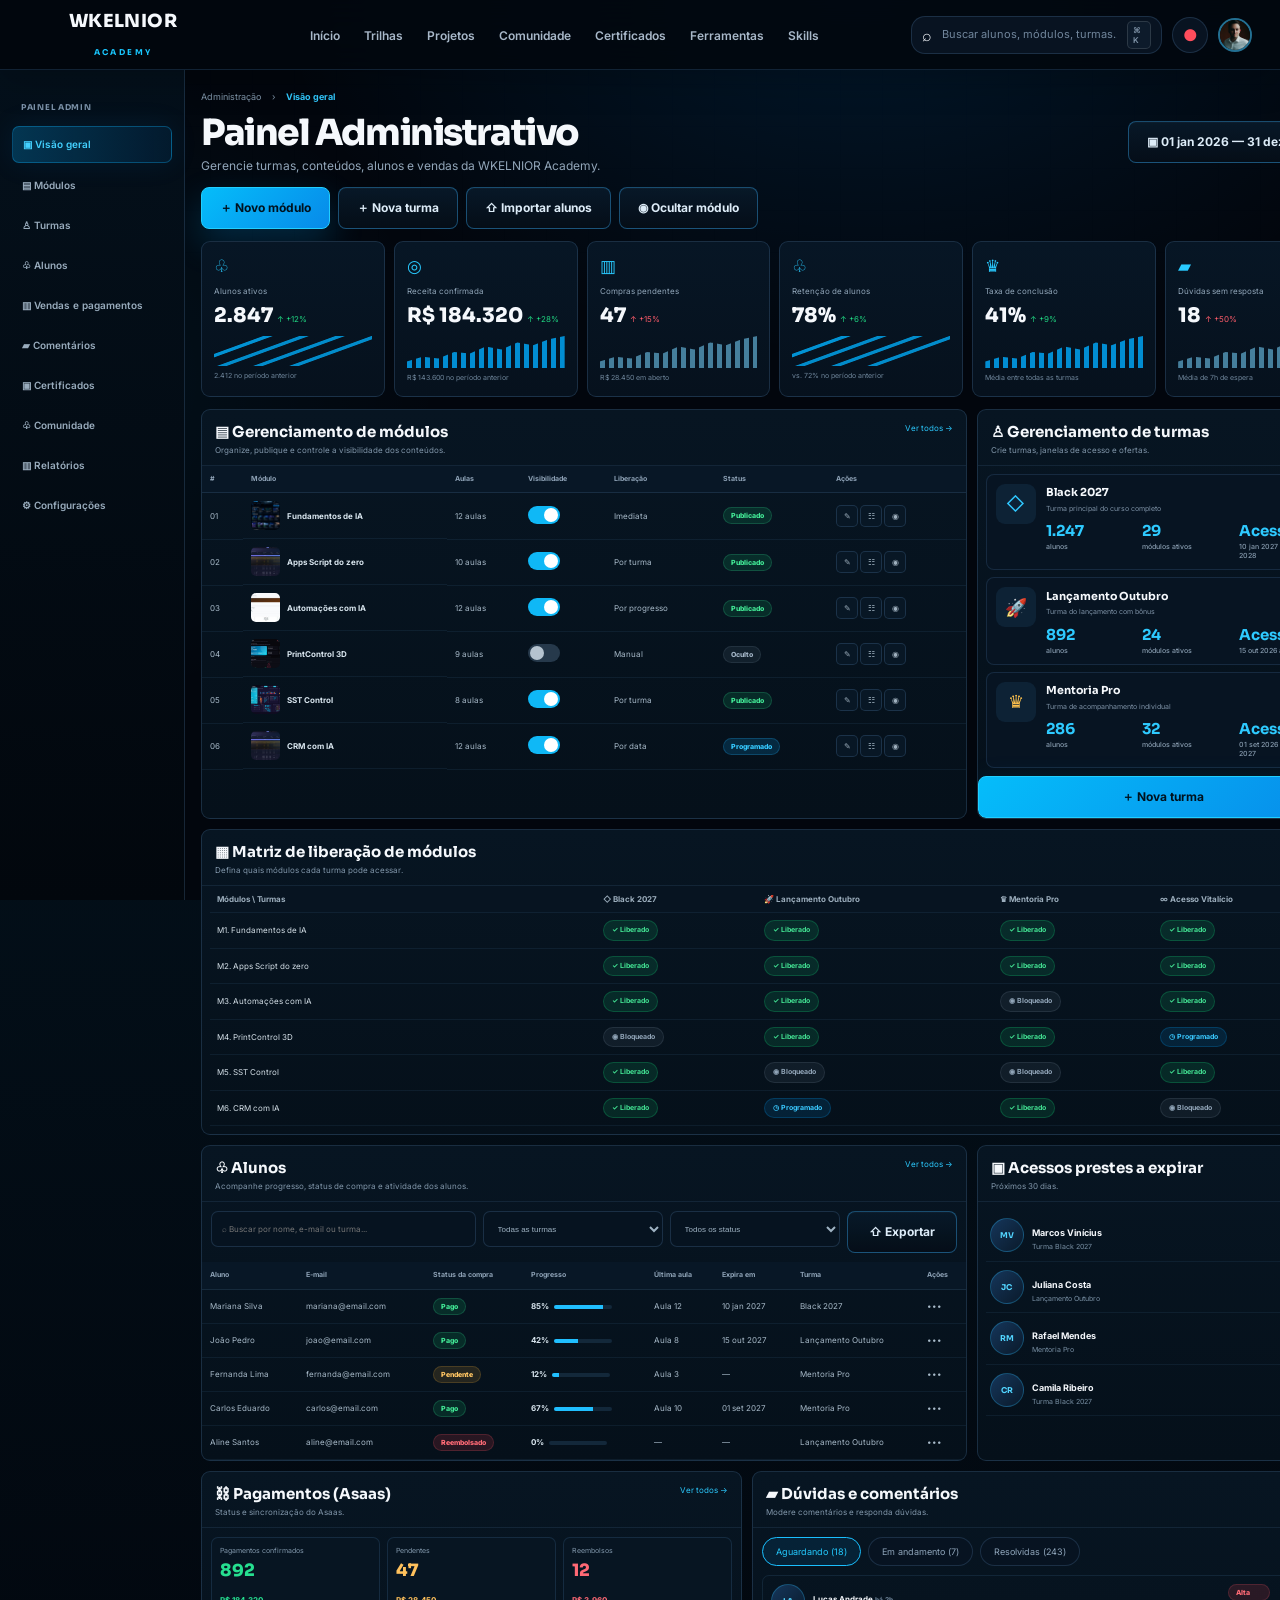
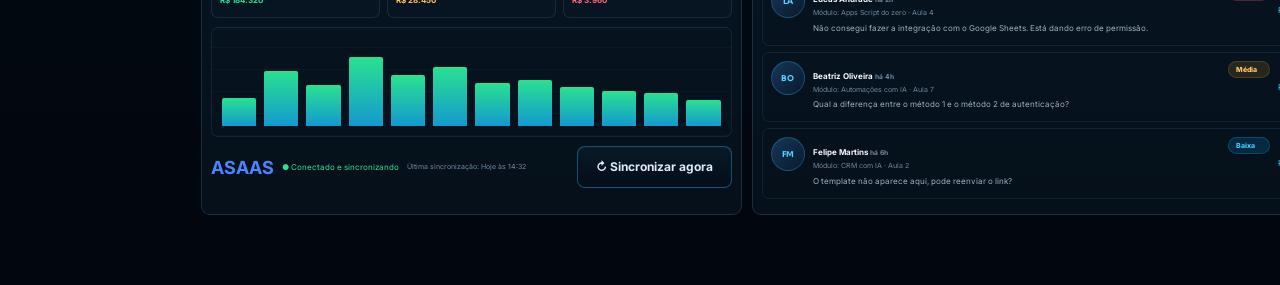
==== commit eb9f0598: "feat(plataforma): aba Skills com landing e downloads da Premium Motion Designer Catálogo (skills.htm" ====
--- a/admin.html
+++ b/admin.html
@@ -9,7 +9,7 @@
 <body class="academy-body admin-body">
 <header class="academy-topbar">
   <a class="academy-brand" href="area-aluno.html"><span class="wk-word">WKELNIOR</span><small>ACADEMY</small></a>
-  <nav class="academy-nav"><a href="area-aluno.html">Início</a><a href="#">Trilhas</a><a href="#">Projetos</a><a href="#">Comunidade</a><a href="#">Certificados</a><a href="#">Ferramentas</a></nav>
+  <nav class="academy-nav"><a href="area-aluno.html">Início</a><a href="#">Trilhas</a><a href="#">Projetos</a><a href="#">Comunidade</a><a href="#">Certificados</a><a href="#">Ferramentas</a><a href="skills.html">Skills</a></nav>
   <div class="academy-actions"><label class="academy-search"><span>⌕</span><input placeholder="Buscar alunos, módulos, turmas..."><kbd>⌘ K</kbd></label><button class="notify">●</button><div class="academy-avatar"><img src="assets/img/wesley-portrait.jpg" alt="Wesley"></div></div>
 </header>
 <div class="admin-layout">
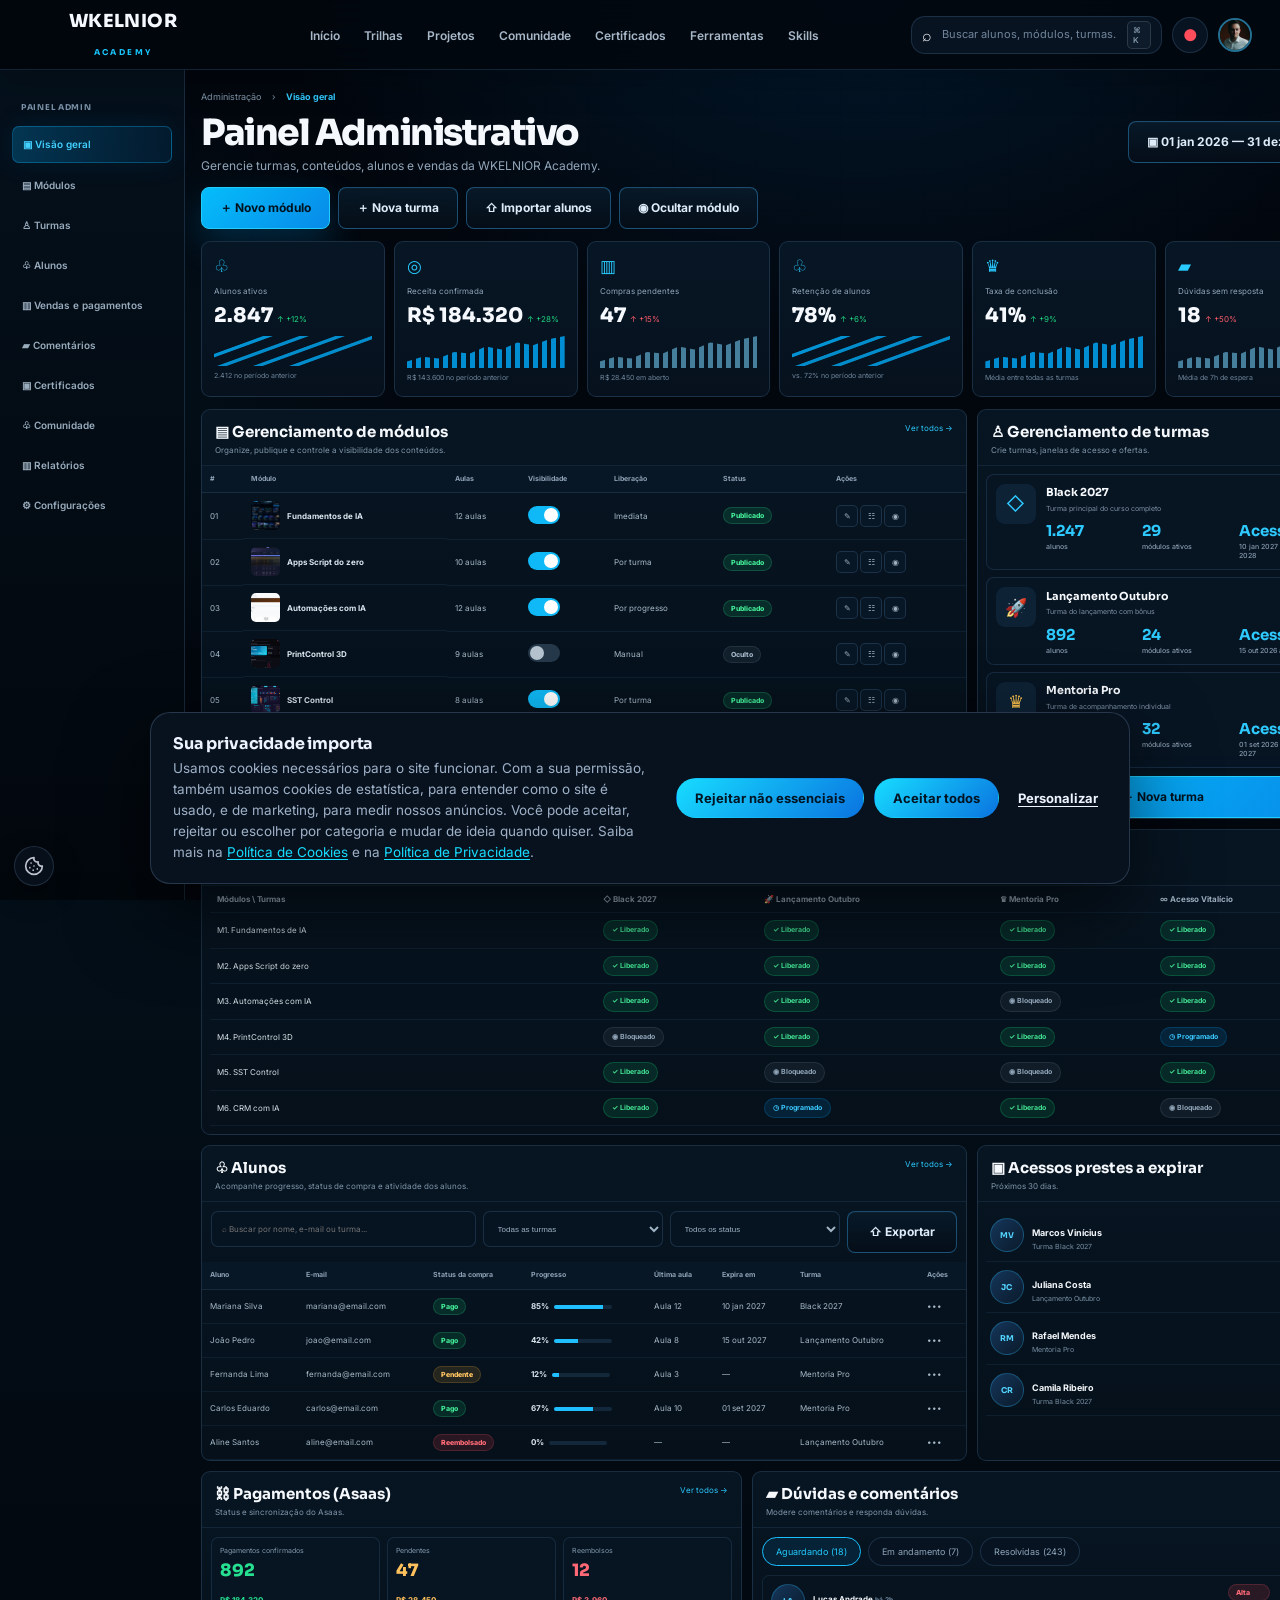
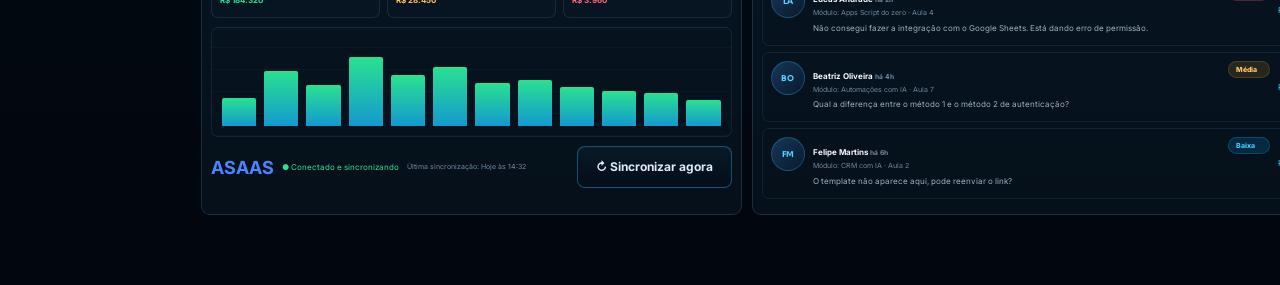
==== commit 3331d44a: "feat(plataforma): consentimento de cookies (LGPD) e páginas legais Banner em dois níveis conforme gu" ====
--- a/admin.html
+++ b/admin.html
@@ -5,6 +5,7 @@
 <title>Admin — WKELNIOR Academy</title>
 <link rel="preconnect" href="https://fonts.googleapis.com"><link rel="preconnect" href="https://fonts.gstatic.com" crossorigin>
 <link href="https://fonts.googleapis.com/css2?family=Inter:wght@400;500;600;700;800&family=Sora:wght@500;600;700;800&display=swap" rel="stylesheet"><link rel="stylesheet" href="assets/css/style.css">
+<link rel="stylesheet" href="assets/css/consent.css">
 </head>
 <body class="academy-body admin-body">
 <header class="academy-topbar">
@@ -45,4 +46,5 @@
 <div class="admin-modal" id="moduleModal"><div class="modal-panel"><button class="modal-close" data-close-modal>×</button><span class="hero-chip">NOVO CONTEÚDO</span><h2>Criar módulo</h2><label>Nome do módulo<input id="newModuleName" value="Novo módulo avançado"></label><label>Quantidade inicial de aulas<input id="newModuleLessons" type="number" value="8"></label><label>Liberação<select id="newModuleRelease"><option>Por turma</option><option>Imediata</option><option>Por data</option><option>Por progresso</option><option>Manual</option></select></label><button class="academy-btn primary block" id="createModule">Criar módulo</button></div></div>
 <div class="admin-modal" id="cohortModal"><div class="modal-panel"><button class="modal-close" data-close-modal>×</button><span class="hero-chip">NOVA TURMA</span><h2>Criar grupo de alunos</h2><label>Nome da turma<input id="newCohortName" value="Turma Novembro"></label><label>Descrição<input id="newCohortDesc" value="Nova turma de lançamento"></label><label>Acesso em meses<input id="newCohortMonths" type="number" value="12"></label><button class="academy-btn primary block" id="createCohort">Criar turma</button></div></div>
 <script src="assets/js/app.js"></script>
+<script src="assets/js/consent.js"></script>
 </body></html>
--- a/assets/css/consent.css
+++ b/assets/css/consent.css
@@ -0,0 +1,45 @@
+/* Consentimento de cookies (LGPD) — autônomo, funciona na landing e na plataforma */
+:root{
+  --ck-bg:#08121f;--ck-panel:#0c1a2c;--ck-line:rgba(150,185,230,.22);
+  --ck-text:#eef4ff;--ck-muted:#9fb1c7;--ck-accent:#17dcff;--ck-accent2:#0a74e0;--ck-on:#16db85;
+}
+.ck-banner{position:fixed;left:0;right:0;bottom:0;z-index:1000;padding:0 max(16px,env(safe-area-inset-right,0px)) calc(16px + env(safe-area-inset-bottom,0px)) max(16px,env(safe-area-inset-left,0px));pointer-events:none;font-family:Inter,"Segoe UI",Arial,sans-serif}
+.ck-card{pointer-events:auto;max-width:980px;margin:0 auto;display:grid;grid-template-columns:1fr auto;gap:18px 28px;align-items:center;padding:20px 22px;border-radius:20px;background:var(--ck-bg);border:1px solid var(--ck-line);box-shadow:0 30px 80px rgba(0,0,0,.6);color:var(--ck-text);animation:ckIn .45s cubic-bezier(.2,.9,.3,1)}
+@keyframes ckIn{from{transform:translateY(30px);opacity:0}}
+.ck-card h2{margin:0 0 4px;font:700 16px Sora,Inter,sans-serif;letter-spacing:-.01em}
+.ck-card p{margin:0;color:var(--ck-muted);font-size:13.5px;line-height:1.55}
+.ck-card a,.ck-modal a{color:var(--ck-accent);text-decoration:underline;text-underline-offset:2px}
+.ck-actions{display:flex;flex-wrap:wrap;gap:10px;justify-content:flex-end}
+.ck-btn{appearance:none;cursor:pointer;border-radius:999px;padding:11px 18px;font:700 13px Inter,sans-serif;border:1px solid var(--ck-line);background:rgba(255,255,255,.05);color:var(--ck-text);transition:.2s;white-space:nowrap}
+.ck-btn:hover{border-color:var(--ck-accent);background:rgba(255,255,255,.09)}
+.ck-btn.solid{background:linear-gradient(135deg,var(--ck-accent),var(--ck-accent2));border-color:transparent;color:#001423}
+.ck-btn.solid:hover{filter:brightness(1.08)}
+.ck-btn.link{background:none;border-color:transparent;text-decoration:underline;text-underline-offset:3px;padding-inline:8px}
+.ck-btn:focus-visible,.ck-switch input:focus-visible+span{outline:2px solid var(--ck-accent);outline-offset:3px}
+
+.ck-overlay{position:fixed;inset:0;z-index:1001;background:rgba(2,6,12,.72);backdrop-filter:blur(6px);display:flex;align-items:center;justify-content:center;padding:16px;font-family:Inter,"Segoe UI",Arial,sans-serif}
+.ck-overlay[hidden]{display:none}
+.ck-modal{width:min(620px,100%);max-height:calc(100vh - 32px);overflow:auto;border-radius:22px;background:var(--ck-panel);border:1px solid var(--ck-line);color:var(--ck-text);box-shadow:0 40px 100px rgba(0,0,0,.6)}
+.ck-modal header{padding:24px 24px 8px}.ck-modal header h2{margin:0 0 6px;font:800 21px Sora,Inter,sans-serif;letter-spacing:-.02em}.ck-modal header p{margin:0;color:var(--ck-muted);font-size:13.5px;line-height:1.55}
+.ck-cats{padding:10px 24px;display:grid;gap:10px}
+.ck-cat{border:1px solid var(--ck-line);border-radius:14px;padding:14px 16px;background:rgba(255,255,255,.02)}
+.ck-cat-top{display:flex;justify-content:space-between;align-items:center;gap:14px}
+.ck-cat b{font-size:14.5px}.ck-cat p{margin:6px 0 0;color:var(--ck-muted);font-size:13px;line-height:1.5}
+.ck-cat .ck-fixed{font-size:11px;font-weight:700;color:var(--ck-on);letter-spacing:.04em;white-space:nowrap}
+.ck-switch{position:relative;display:inline-flex;flex:none;cursor:pointer}
+.ck-switch input{position:absolute;opacity:0;width:100%;height:100%;margin:0;cursor:pointer}
+.ck-switch span{width:46px;height:26px;border-radius:99px;background:#24354d;border:1px solid var(--ck-line);position:relative;transition:.2s}
+.ck-switch span:after{content:"";position:absolute;top:3px;left:3px;width:18px;height:18px;border-radius:50%;background:#fff;transition:.2s}
+.ck-switch input:checked+span{background:var(--ck-on);border-color:transparent}
+.ck-switch input:checked+span:after{transform:translateX(20px)}
+.ck-modal footer{display:flex;flex-wrap:wrap;gap:10px;justify-content:flex-end;padding:16px 24px 22px;border-top:1px solid var(--ck-line);margin-top:10px}
+.ck-fab{position:fixed;left:calc(14px + env(safe-area-inset-left,0px));bottom:calc(14px + env(safe-area-inset-bottom,0px));z-index:900;width:40px;height:40px;border-radius:50%;border:1px solid var(--ck-line);background:var(--ck-bg);color:var(--ck-text);cursor:pointer;display:grid;place-items:center;box-shadow:0 10px 30px rgba(0,0,0,.45);opacity:.8;transition:.2s}
+.ck-fab:hover{opacity:1;border-color:var(--ck-accent)}
+@media(max-width:720px){
+  .ck-card{grid-template-columns:1fr;gap:14px;padding:16px}
+  .ck-card p{font-size:12.5px}
+  .ck-actions{justify-content:stretch;gap:8px}.ck-actions .ck-btn{flex:1 1 calc(50% - 8px);white-space:normal;padding:10px 12px;font-size:12.5px}
+  .ck-actions .ck-btn.link{flex-basis:100%;order:3}
+  .ck-modal footer .ck-btn{flex:1 1 100%}
+}
+@media(prefers-reduced-motion:reduce){.ck-card{animation:none}}
